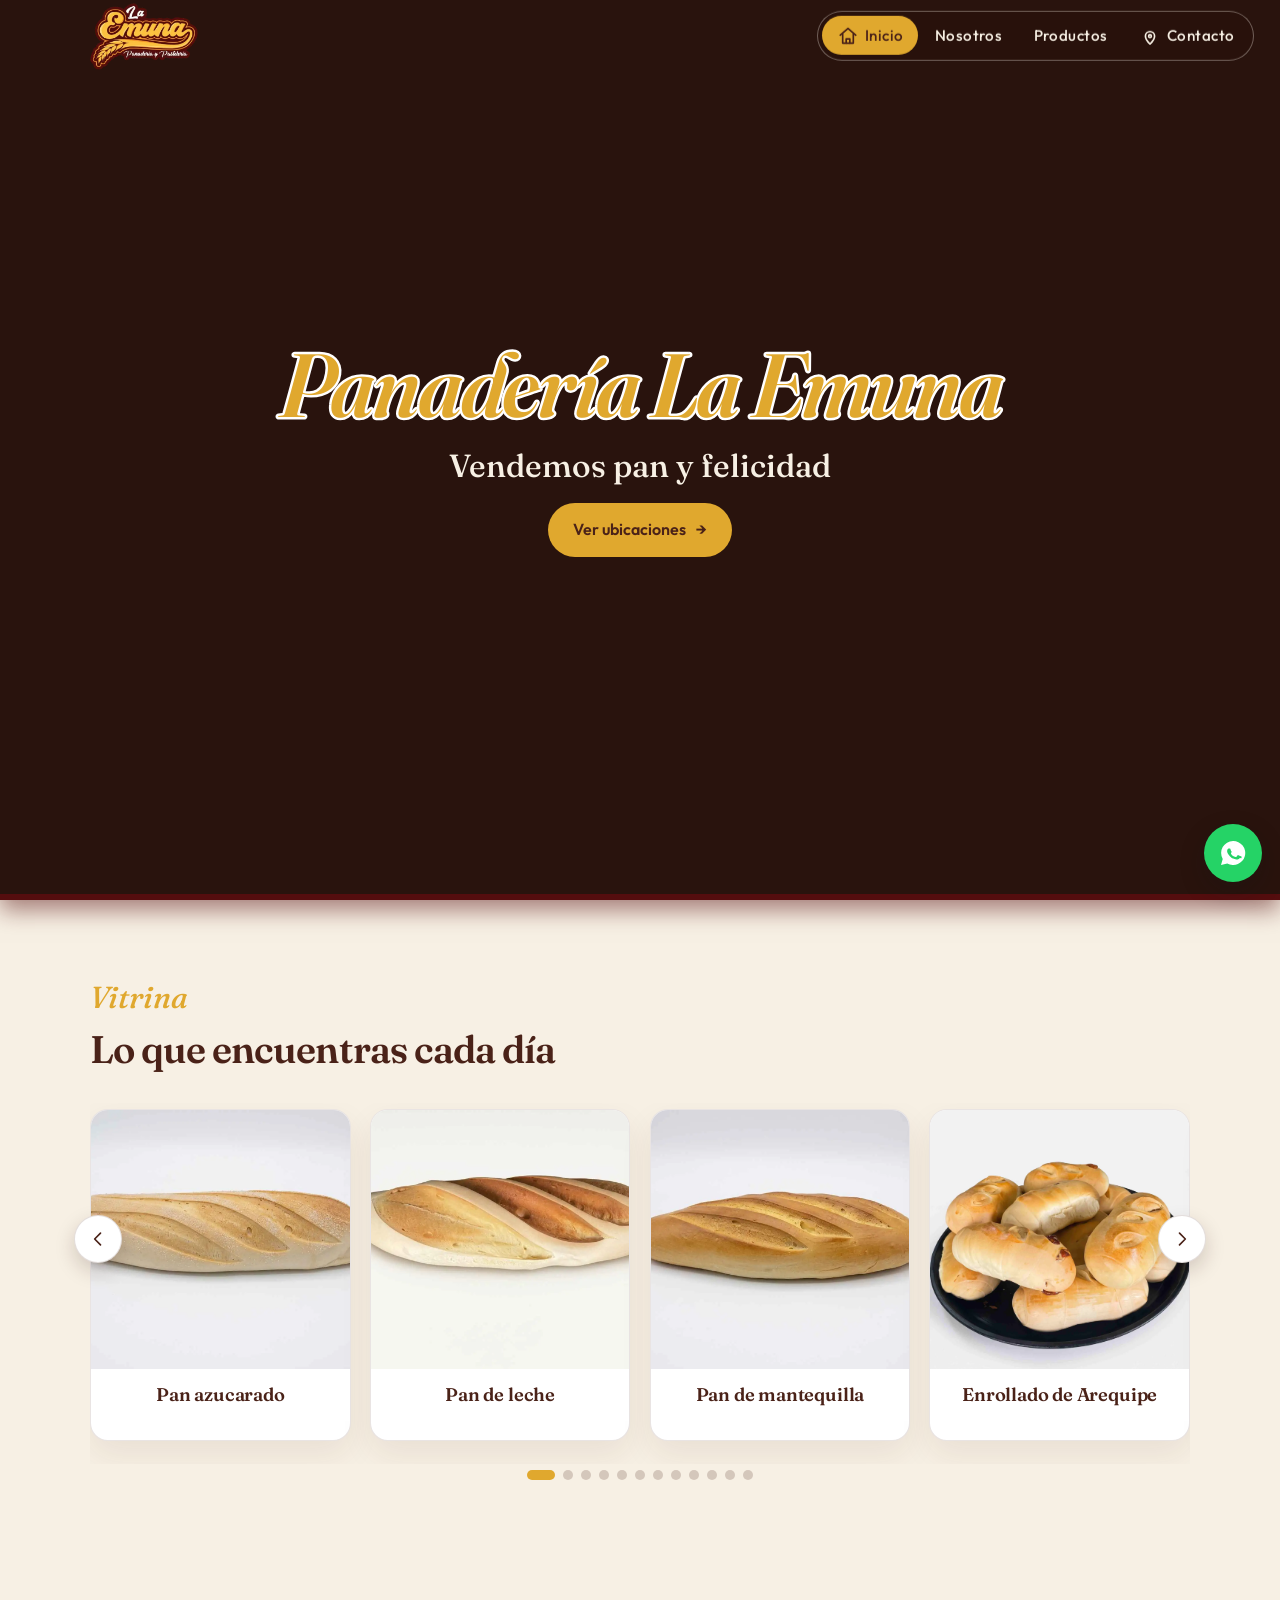
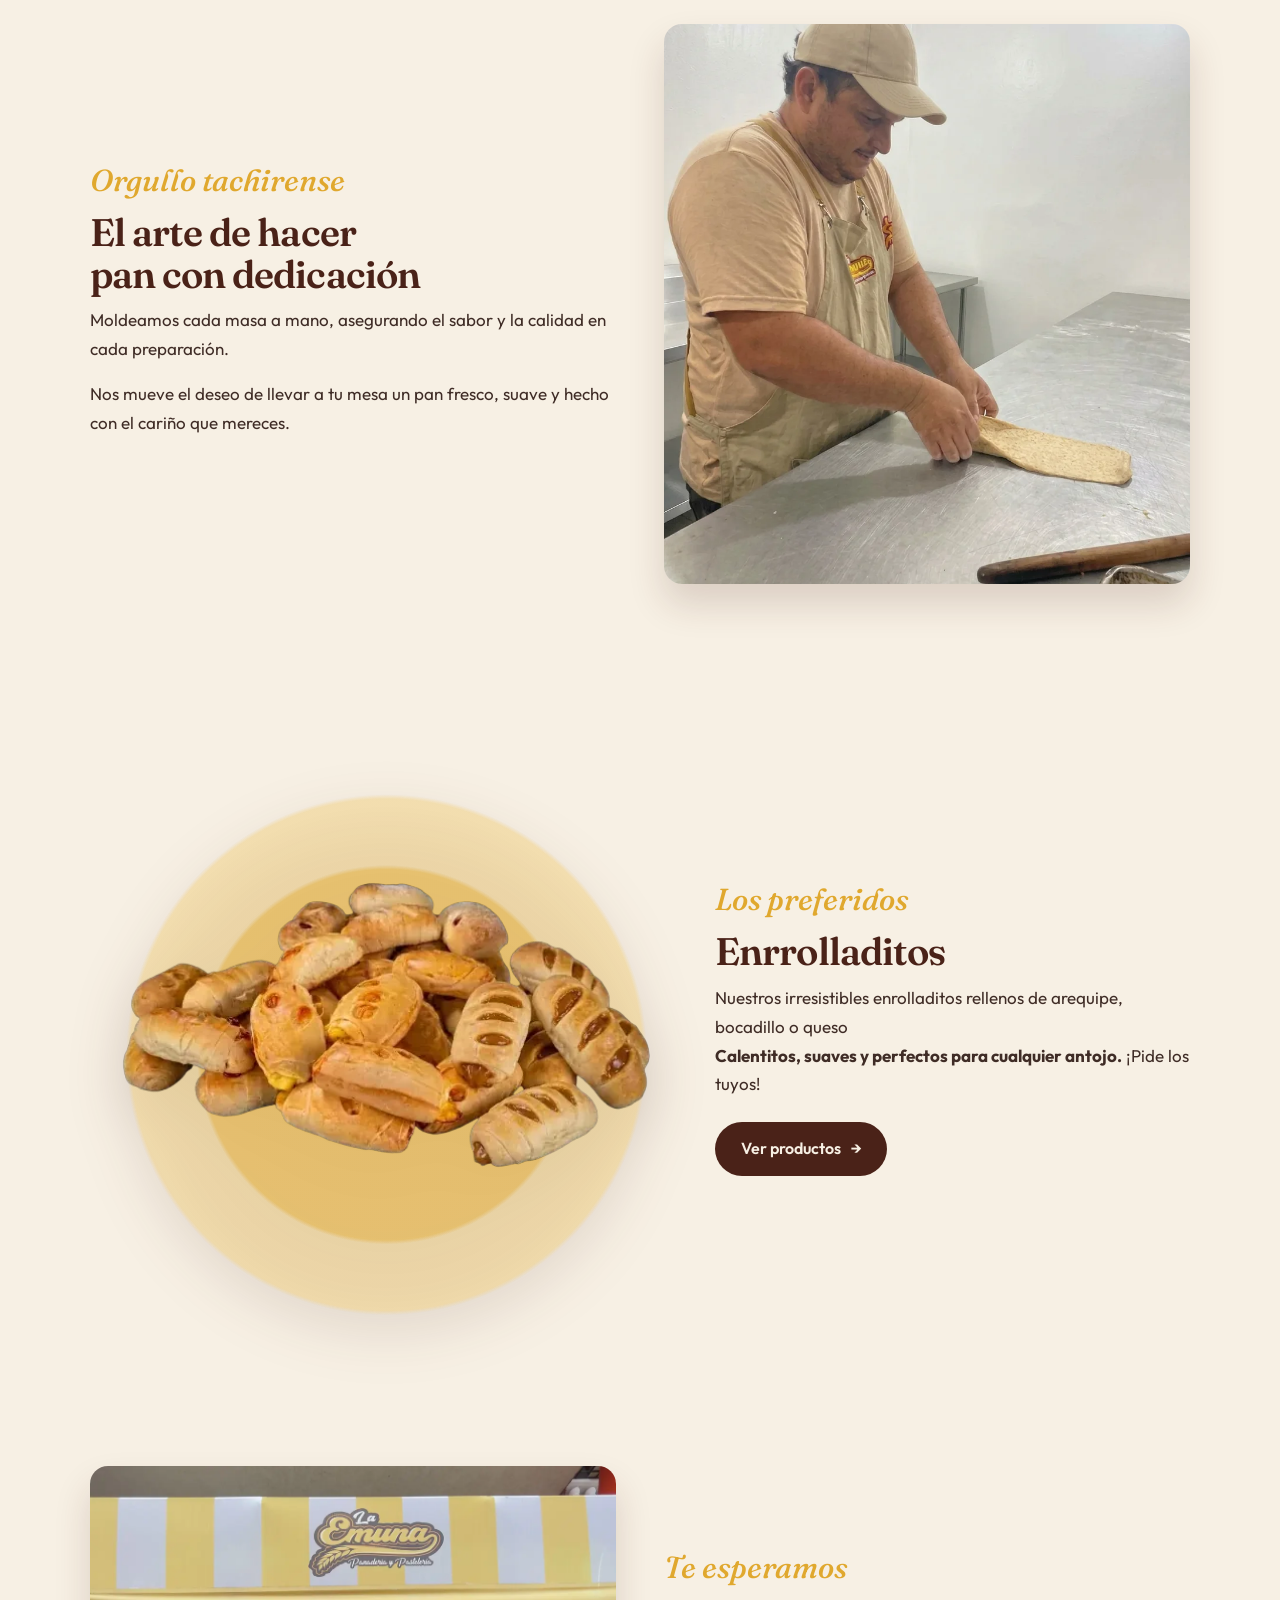
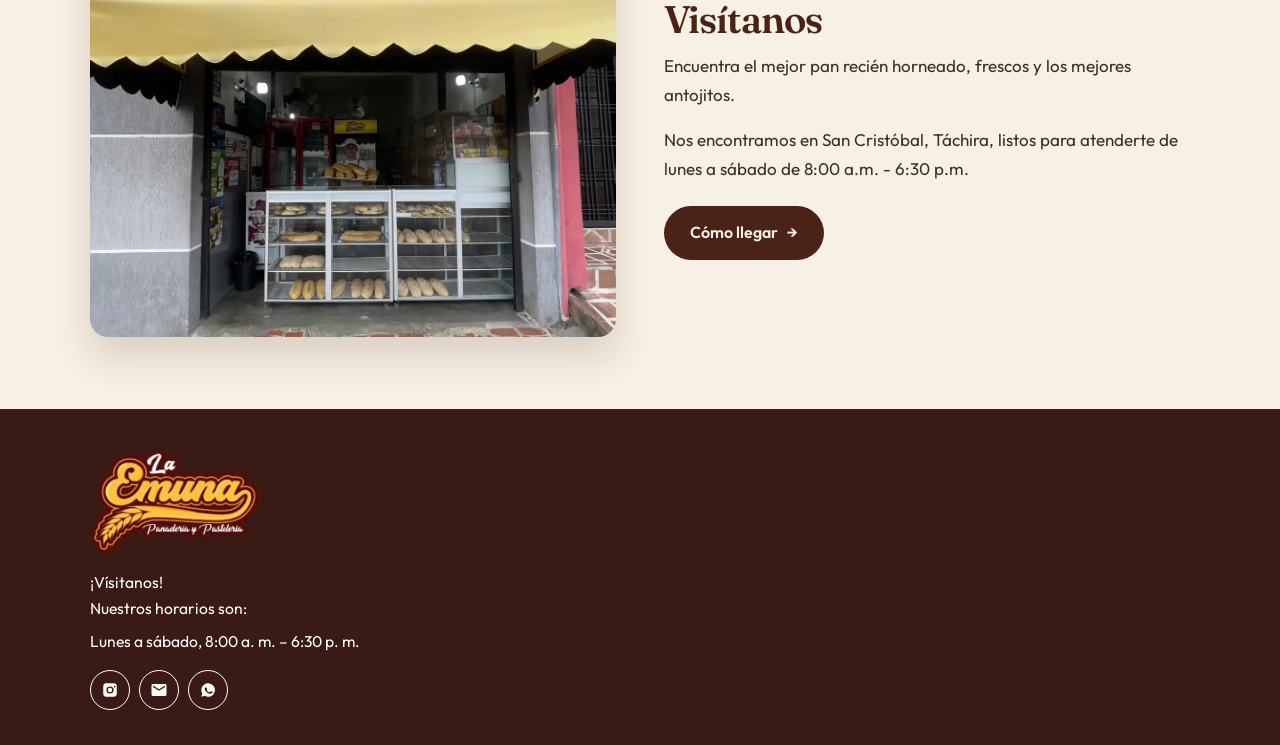
==== index.html @ 71d04912 "23-10 fabian arreglo de footer color white, arreglo de inicio en enrolladitos" ====
<!DOCTYPE html>
<html lang="es">
<head>
    <meta charset="UTF-8">
    <meta name="viewport" content="width=device-width, initial-scale=1.0">
    <title>La Emuna | Panadería y Pastelería</title>
    <link rel="icon" href="img/favicon.ico">
    <!-- Fraunces para títulos, Outfit para el resto. Sin internet: Georgia y Segoe UI. -->
    <link rel="preconnect" href="https://fonts.googleapis.com">
    <link rel="preconnect" href="https://fonts.gstatic.com" crossorigin>
    <link href="https://fonts.googleapis.com/css2?family=Fraunces:ital,opsz,wght@0,9..144,500;0,9..144,600;0,9..144,700;1,9..144,500&family=Outfit:wght@400;500;600&display=swap" rel="stylesheet">
    <link rel="stylesheet" href="style.css">
</head>
<body>

    <!-- Menú de arriba. En celular se abre con el botón de las 3 rayas (script.js). -->
    <header class="menu">
        <div class="contenedor menu-barra">
            <a class="logo" href="index.html">
                <img src="img/logo.webp" alt="La Emuna">
            </a>
            <button class="menu-boton" type="button" aria-label="Abrir menú" aria-expanded="false">
                <span></span>
                <span></span>
                <span></span>
            </button>
            <nav class="nav" aria-label="Principal">
                <ul>
                    <li><a class="activo" href="index.html" aria-current="page"><svg viewBox="0 0 24 24" aria-hidden="true"><path d="M3.5 11.2 12 4l8.5 7.2"/><path d="M6.2 10.2V20h11.6V10.2"/><path d="M10 20v-4.6h4V20"/></svg>Inicio</a></li>
                    <li><a href="about.html">Nosotros</a></li>
                    <li><a href="product.html">Productos</a></li>
                    <li><a href="contact.html"><svg viewBox="0 0 24 24" aria-hidden="true"><path d="M12 21s5-4.5 5-8.6a5 5 0 1 0-10 0C7 16.5 12 21 12 21z"/><circle cx="12" cy="12.2" r="1.5"/></svg>Contacto</a></li>
                </ul>
            </nav>
        </div>
    </header>

    <!-- Portada: video de fondo + título + botón. -->
    <section class="hero" aria-label="Portada">
        <video autoplay muted loop playsinline preload="auto" class="bg-video">
            <source src="img/portada-fondo.mp4" type="video/mp4">
            Tu navegador no soporta video en segundo plano.
        </video>
        <div class="video-overlay"></div>
        <div class="hero-content">
            <h1>Panadería La Emuna</h1>
            <p class="hero-frase">Vendemos pan y felicidad</p>
            <a href="contact.html" class="boton">Ver ubicaciones</a>
        </div>
    </section>

    <!-- Carrusel: para cambiar una foto, cambia el src de su img. -->
    <section class="seccion">
        <div class="contenedor">
            <div class="titulo-seccion">
                <p class="etiqueta">Vitrina</p>
                <h2>Lo que encuentras cada día</h2>
            </div>
            <div class="carrusel-marco">
                <div class="carrusel-flechas">
                    <button class="carrusel-flecha" type="button" data-dir="-1" aria-label="Producto anterior">
                        <svg viewBox="0 0 24 24" aria-hidden="true"><path d="M15 5l-7 7 7 7"/></svg>
                    </button>
                    <button class="carrusel-flecha" type="button" data-dir="1" aria-label="Producto siguiente">
                        <svg viewBox="0 0 24 24" aria-hidden="true"><path d="M9 5l7 7-7 7"/></svg>
                    </button>
                </div>
                <ul class="carrusel" aria-label="Productos de La Emuna">
                    <li class="carrusel-item">
                        <img src="img/PanAzucarado.webp" alt="Pan azucarado" loading="lazy">
                        <h3>Pan azucarado</h3>
                    </li>
                    <li class="carrusel-item">
                        <img src="img/Pandeleche.webp" alt="Pan de leche" loading="lazy">
                        <h3>Pan de leche</h3>
                    </li>
                    <li class="carrusel-item">
                        <img src="img/Pandemantequilla.webp" alt="Pan de mantequilla" loading="lazy">
                        <h3>Pan de mantequilla</h3>
                    </li>
                    <li class="carrusel-item">
                        <img src="img/enrolladodeArequipe.webp" alt="Enrollado de Arequipe" loading="lazy">
                        <h3>Enrollado de Arequipe</h3>
                    </li>
                    <li class="carrusel-item">
                        <img src="img/enrrolladoBocadillo.webp" alt="Enrollado de Bocadillo" loading="lazy">
                        <h3>Enrollado de Bocadillo</h3>
                    </li>
                    <li class="carrusel-item">
                        <img src="img/enrrolladoQueso.webp" alt="Enrollado de Queso" loading="lazy">
                        <h3>Enrollado de Queso</h3>
                    </li>
                    <li class="carrusel-item">
                        <img src="img/RellenoQuesoBocadillo.webp" alt="Pan relleno de queso y bocadillo" loading="lazy">
                        <h3>Pan relleno de queso y bocadillo</h3>
                    </li>
                    <li class="carrusel-item">
                        <img src="img/RellenoQuesoArequipe.webp" alt="Pan relleno de queso y arequipe" loading="lazy">
                        <h3>Pan relleno de queso y arequipe</h3>
                    </li>
                    <li class="carrusel-item">
                        <img src="img/BolitasSaladas.webp" alt="Bolitas saladas con ajonjolí" loading="lazy">
                        <h3>Bolitas saladas</h3>
                    </li>
                    <li class="carrusel-item">
                        <img src="img/PandeMaiz.webp" alt="Pan de maíz rebanado" loading="lazy">
                        <h3>Pan de maíz</h3>
                    </li>
                    <li class="carrusel-item">
                        <img src="img/peguetas.webp" alt="Peguetas" loading="lazy">
                        <h3>Peguetas</h3>
                    </li>
                    <li class="carrusel-item">
                        <img src="img/brownie.webp" alt="Brownie" loading="lazy">
                        <h3>Brownie</h3>
                    </li>
                    <li class="carrusel-item">
                        <img src="img/galleta_con_cubierta_de_chocolate.webp" alt="Galleta con cubierta de chocolate" loading="lazy">
                        <h3>Galleta con cubierta de chocolate</h3>
                    </li>
                    <li class="carrusel-item">
                        <img src="img/galletas_chispas.webp" alt="Galletas con chispas de chocolate" loading="lazy">
                        <h3>Galletas con chispas</h3>
                    </li>
                    <li class="carrusel-item">
                        <img src="img/Turron_blanco.webp" alt="Turrón blanco" loading="lazy">
                        <h3>Turrón blanco</h3>
                    </li>
                </ul>
                <!-- Los puntos los crea script.js según cuántas posiciones tenga el carrusel. -->
                <div class="carrusel-puntos" aria-label="Elegir producto"></div>
            </div>
        </div>
    </section>
    <!-- El trabajo detrás del mostrador. -->
    <section class="seccion">
        <div class="contenedor dos-columnas">
            <div>
                <p class="etiqueta">Orgullo tachirense</p>
                <h2>El arte de hacer pan con dedicación</h2>
                <p>Moldeamos cada masa a mano, asegurando el sabor y la calidad en cada preparación.</p> 
                    <p>Nos mueve el deseo de llevar a tu mesa un pan fresco, suave y hecho con el cariño que mereces.</p>
                </div>
            <img class="foto-local" src="img/mano_obra.webp" alt="Panadero de La Emuna con gorro, tapabocas y guantes estirando la masa sobre la mesa">
        </div>
    </section>

    <!-- Enrolladitos: foto grande con círculo de fondo. -->
    <section class="seccion seccion-crema seccion-enrolladitos">
        <div class="contenedor dos-columnas">
            <div class="foto-enrolladitos">
                <img src="img/enrolladitos.webp" alt="Enrolladitos de La Emuna">
            </div>
            <div>
                <p class="etiqueta">Los preferidos</p>
                <h2>Enrrolladitos</h2>
                <p>Nuestros irresistibles enrolladitos rellenos de arequipe, bocadillo o queso<br>
                <b>Calentitos, suaves y perfectos para cualquier antojo.</b>
                ¡Pide los tuyos! <br></p>

                <a class="boton boton-oscuro" href="product.html">Ver productos</a>
            </div>
        </div>
    </section>

    <!-- Invitación a la tienda con la foto real de la fachada. -->
    <section class="seccion seccion-crema">
        <div class="contenedor dos-columnas">
            <img class="foto-local" src="img/fachada.webp" alt="Fachada de La Emuna con el toldo amarillo y la vitrina llena de pan">
            <div>
                <p class="etiqueta">Te esperamos</p>
                <h2>Visítanos</h2>
                <p>Encuentra el mejor pan recién horneado, frescos y los mejores antojitos.</p>
                <p>Nos encontramos en San Cristóbal, Táchira, listos para atenderte de lunes a sábado de 8:00 a.m. - 6:30 p.m.</p>
                <a class="boton boton-oscuro" href="contact.html">Cómo llegar</a>
            </div>
        </div>
    </section>

    <footer class="pie">
        <div class="contenedor pie-grid">
            <div>
                <img class="pie-logo" src="img/logo.webp" alt="La Emuna">
                <p>¡Vísitanos! <br> Nuestros horarios son:</p>
                <p>Lunes a sábado, 8:00 a. m. – 6:30 p. m.  </p>
                <!-- Los enlaces de Instagram y Facebook son de muestra. -->
                <div class="redes">
                    <a href="https://www.instagram.com/panaderialaemuna/" target="_blank" rel="noopener" aria-label="Instagram">
                        <svg viewBox="0 0 24 24" aria-hidden="true"><path d="M7 3h10a4 4 0 0 1 4 4v10a4 4 0 0 1-4 4H7a4 4 0 0 1-4-4V7a4 4 0 0 1 4-4zm5 4.2A4.8 4.8 0 1 0 16.8 12 4.8 4.8 0 0 0 12 7.2zm6.3-.8a1.1 1.1 0 1 0 1.1 1.1 1.1 1.1 0 0 0-1.1-1.1zM12 9.1A2.9 2.9 0 1 1 9.1 12 2.9 2.9 0 0 1 12 9.1z"/></svg>
                    </a>
                  <a href="mailto:panaderialaemuna@gmail.com" target="_blank" rel="noopener" aria-label="Gmail">
    <svg viewBox="0 0 24 24" aria-hidden="true" fill="currentColor">
        <path d="M20 4H4c-1.1 0-1.99.9-1.99 2L2 18c0 1.1.9 2 2 2h16c1.1 0 2-.9 2-2V6c0-1.1-.9-2-2-2zm0 4l-8 5-8-5V6l8 5 8-5v2z"/>
    </svg>
</a>
                    <a href="https://wa.me/+573001059833" target="_blank" rel="noopener" aria-label="WhatsApp">
                        <svg viewBox="0 0 24 24" aria-hidden="true"><path d="M12 3a9 9 0 0 0-7.7 13.5L3 21l4.7-1.2A9 9 0 1 0 12 3zm5.1 12.8c-.2.6-1.2 1.1-1.6 1.1s-1.3.2-3.4-.7-3.6-3.3-3.7-3.5-.8-1.1-.8-2.1.5-1.5.7-1.7.5-.3.7-.3h.5c.2 0 .4 0 .6.5s.7 1.7.8 1.8.1.3 0 .5-.2.4-.3.5-.2.2-.1.5.5 1 1.2 1.6a5.4 5.4 0 0 0 2.3 1c.3 0 .4 0 .6-.2s.7-.8.9-1.1.4-.2.6-.1 1.5.7 1.8.8.4.2.5.3.1.6-.1 1.2z"/></svg>
                    </a>
                </div>
            </div>
<iframe class="mapa" id="mapa" title="Mapa de San Cristóbal, Táchira" src="https://www.google.com/maps/embed?pb=!1m18!1m12!1m3!1d3953.3052164022815!2d-72.2297792!3d7.757418299999999!2m3!1f0!2f0!3f0!3m2!1i1024!2i768!4f13.1!3m3!1m2!1s0x8e666d00032c9fa9%3A0xc6ffaee9971d3e21!2sPanader%C3%ADa%20Emuna!5e0!3m2!1ses-419!2sve!4v1791907917925!5m2!1ses-419!2sve" width="600" height="450" style="border:0;" allowfullscreen="" loading="lazy" referrerpolicy="strict-origin-when-cross-origin"></iframe>        </div>
    </footer>

    <a class="whatsapp" href="https://wa.me/+573001059833?text=Hola%2C%20tengo%20una%20pregunta" target="_blank" rel="noopener" aria-label="Escribir por WhatsApp">
        <svg viewBox="0 0 24 24" aria-hidden="true"><path d="M12 3a9 9 0 0 0-7.7 13.5L3 21l4.7-1.2A9 9 0 1 0 12 3zm5.1 12.8c-.2.6-1.2 1.1-1.6 1.1s-1.3.2-3.4-.7-3.6-3.3-3.7-3.5-.8-1.1-.8-2.1.5-1.5.7-1.7.5-.3.7-.3h.5c.2 0 .4 0 .6.5s.7 1.7.8 1.8.1.3 0 .5-.2.4-.3.5-.2.2-.1.5.5 1 1.2 1.6a5.4 5.4 0 0 0 2.3 1c.3 0 .4 0 .6-.2s.7-.8.9-1.1.4-.2.6-.1 1.5.7 1.8.8.4.2.5.3.1.6-.1 1.2z"/></svg>
    </a>

    <script src="script.js"></script>
</body>
</html>
---- style.css ----
/* =========================================
   La Emuna — style.css
   Un solo archivo de estilos para las 4 paginas.
   Colores del logo: marron, dorado y crema.
   Fuentes: Fraunces (titulos) y Outfit (textos).
   ========================================= */

:root {
    /* Crema cálido (sin verde/amarillo limón). Combina con marrón y dorado. */
    --crema: #f7f0e4;
    --crema-oscura: #efe4d2;
    --marron: #4a2218;
    --texto: #3f2c26;
    --texto-suave: #6e584f;
    --dorado: #e0a82e;
    --dorado-suave: #f3d48a;
    --blanco: #ffffff;
    --sombra: 0 14px 32px rgba(74, 34, 24, 0.08);
    --titulo: "Fraunces", Georgia, "Times New Roman", serif;
    --texto-fuente: "Outfit", "Segoe UI", sans-serif;
}

* {
    box-sizing: border-box;
}

html {
    scroll-behavior: smooth;
}

body {
    margin: 0;
    background: var(--blanco);
    color: var(--texto);
    font-family: var(--texto-fuente);
    font-size: 1.0625rem;
    font-weight: 400;
    line-height: 1.7;
}

img {
    max-width: 100%;
    height: auto;
    display: block;
}

a {
    color: inherit;
    text-decoration: none;
}

:focus-visible {
    outline: 2px solid var(--dorado);
    outline-offset: 3px;
}

/* ---------- Títulos y textos ---------- */

h1, h2, h3 {
    font-family: var(--titulo);
    font-weight: 600;
    line-height: 1.08;
    letter-spacing: -0.025em;
    color: var(--marron);
    text-wrap: balance;
    margin: 0 0 0.7rem;
}

h1 {
    font-size: clamp(2.7rem, 6vw, 4.6rem);
}

h2 {
    font-size: clamp(1.85rem, 3vw, 2.55rem);
}

h3 {
    font-size: 1.4rem;
    letter-spacing: -0.01em;
}

p {
    margin: 0 0 1rem;
}

/* Cursiva dorada, encima del título. En la barra oscura se lee igual. */
.etiqueta {
    margin: 0 0 0.35rem;
    color: var(--dorado);
    font-family: var(--titulo);
    font-style: italic;
    font-weight: 500;
    font-size: 1.9rem;
}

.contenedor {
    width: min(1100px, calc(100% - 2rem));
    margin-inline: auto;
}

/* ---------- Menú ----------
   Sin barra de fondo. El logo va pequeño, a la izquierda.
   En Productos el fondo es claro, así que esa página usa .menu-claro. */

.menu {
    position: absolute;
    top: 0;
    left: 0;
    right: 0;
    z-index: 20;
    background: none;
}

.menu-barra {
    position: relative;
    display: flex;
    align-items: center;
    justify-content: space-between;
    min-height: 64px;
    gap: 1rem;
}

/* Logo chico para que no tape la foto. */
.logo img {
    width: 108px;
    height: auto;
}

.nav ul {
    display: flex;
    align-items: center;
    justify-content: center;
    gap: 0.15rem;
    margin: 0;
    padding: 0.28rem;
    list-style: none;
    border: 1px solid rgba(251, 246, 238, 0.35);
    border-radius: 999px;
    background: rgba(42, 16, 10, 0.32);
    backdrop-filter: blur(10px);
}

.nav a {
    display: inline-flex;
    align-items: center;
    gap: 0.38rem;
    padding: 0.42rem 0.9rem;
    border-radius: 999px;
    color: var(--crema);
    font-size: 0.95rem;
    font-weight: 500;
    letter-spacing: 0.03em;
}

.nav svg {
    width: 22px;
    height: 22px;
    flex: none;
    fill: none;
    stroke: currentColor;
    stroke-width: 1.8;
    stroke-linecap: round;
    stroke-linejoin: round;
}

.nav a:hover {
    color: var(--dorado-suave);
}

.nav a.activo {
    background: var(--dorado);
    color: var(--marron);
}

.menu-claro .nav ul {
    border-color: rgba(74, 34, 24, 0.16);
    background: rgba(255, 255, 255, 0.78);
}

.menu-claro .nav a {
    color: var(--marron);
}

.menu-claro .nav a:hover {
    color: #9a6d12;
}

.menu-claro .nav a.activo {
    background: var(--marron);
    color: var(--crema);
}

.menu-claro .menu-boton span {
    background: var(--marron);
}

.menu-boton {
    display: none;
    position: absolute;
    right: 0;
    top: 50%;
    width: 44px;
    height: 44px;
    padding: 0;
    border: 0;
    background: none;
    cursor: pointer;
    transform: translateY(-50%);
    flex-direction: column;
    align-items: center;
    justify-content: center;
    gap: 5px;
}

.menu-boton span {
    display: block;
    width: 20px;
    height: 2px;
    background: var(--crema);
    transition: transform 0.2s ease, opacity 0.2s ease;
}

.menu-boton.abierto span:nth-child(1) {
    transform: translateY(7px) rotate(45deg);
}

.menu-boton.abierto span:nth-child(2) {
    opacity: 0;
}

.menu-boton.abierto span:nth-child(3) {
    transform: translateY(-7px) rotate(-45deg);
}

/* ---------- Portada ----------
   Video de fondo a pantalla completa.
   Encima va un velo oscuro para que se lea el texto. */

.hero {
    position: relative;
    display: flex;
    flex-direction: column;
    justify-content: center;
    align-items: center;
    width: 100%;
    min-height: 100vh;
    min-height: 100svh;
    text-align: center;
    overflow: hidden;
    background: var(--marron);
    border-bottom: 6px solid #540d0e;
    box-shadow: 0 10px 22px rgba(84, 13, 14, 0.5);
}

.hero .bg-video {
    position: absolute;
    top: 50%;
    left: 50%;
    min-width: 100%;
    min-height: 100%;
    width: auto;
    height: auto;
    transform: translate(-50%, -50%);
    object-fit: cover;
    z-index: 1;
}

.hero .video-overlay {
    position: absolute;
    inset: 0;
    background: rgba(0, 0, 0, 0.45);
    z-index: 2;
}

.hero .hero-content {
    position: relative;
    z-index: 3;
    max-width: 800px;
    padding: 0 20px;
}

.hero h1 {
    margin-bottom: 0.35rem;
    color: var(--dorado);
    font-style: italic;
    font-weight: 600;
    font-size: clamp(2.6rem, 8.5vw, 5.6rem);
    -webkit-text-stroke: 5px var(--blanco);
    paint-order: stroke fill;
}

.hero-frase {
    margin: 0 auto 0.15rem;
    color: var(--crema);
    font-family: var(--titulo);
    font-size: clamp(1.45rem, 2.6vw, 2rem);
    font-weight: 500;
}

/* ---------- Carrusel de productos ----------
   Las flechas y el movimiento automático los maneja script.js. */

.carrusel-marco {
    position: relative;
}

/* Flechas a los lados, a la altura de la mitad de la foto. */
.carrusel-flechas {
    position: absolute;
    top: 0.4rem;
    left: 0;
    right: 0;
    z-index: 2;
    display: flex;
    justify-content: space-between;
    padding-top: calc((100% - 3 * 1.2rem) / 8);
    pointer-events: none;
}

.carrusel-flecha {
    display: grid;
    place-items: center;
    width: 48px;
    height: 48px;
    margin-inline: -1rem;
    border: 1px solid rgba(74, 34, 24, 0.15);
    border-radius: 50%;
    background: var(--blanco);
    color: var(--marron);
    box-shadow: 0 8px 20px rgba(42, 16, 10, 0.18);
    cursor: pointer;
    pointer-events: auto;
    transform: translateY(-50%);
    transition: background 0.25s ease, color 0.25s ease;
}

.carrusel-flecha:hover {
    background: var(--marron);
    color: var(--crema);
}

.carrusel-flecha svg {
    width: 20px;
    height: 20px;
    fill: none;
    stroke: currentColor;
    stroke-width: 2;
    stroke-linecap: round;
    stroke-linejoin: round;
}

/* El relleno de arriba y abajo deja ver la sombra de las tarjetas. */
.carrusel {
    display: flex;
    gap: 1.2rem;
    margin: 0 0 0.4rem;
    padding: 0.4rem 0 1.4rem;
    list-style: none;
    overflow-x: auto;
    scroll-snap-type: x mandatory;
    scrollbar-width: none;
}

.carrusel::-webkit-scrollbar {
    display: none;
}

.carrusel-item {
    flex: 0 0 calc((100% - 3 * 1.2rem) / 4);
    overflow: hidden;
    scroll-snap-align: start;
    border: 1px solid rgba(74, 34, 24, 0.12);
    border-radius: 18px;
    background: var(--blanco);
    box-shadow: var(--sombra);
    transition: scale 0.25s ease, opacity 0.25s ease;
}

.carrusel-item img {
    width: 100%;
    aspect-ratio: 1;
    object-fit: cover;
    transition: scale 0.5s ease;
}

.carrusel-item:hover img {
    scale: 1.05;
}

.carrusel-item h3 {
    position: relative;
    margin: 0;
    padding: 1rem 1.2rem;
    background: var(--blanco);
    font-size: 1.15rem;
    text-align: center;
}

/* El punto activo se alarga y se pone dorado. */
.carrusel-puntos {
    display: flex;
    flex-wrap: wrap;
    justify-content: center;
    gap: 0.5rem;
}

.carrusel-punto {
    width: 10px;
    height: 10px;
    padding: 0;
    border: 0;
    border-radius: 999px;
    background: rgba(74, 34, 24, 0.2);
    cursor: pointer;
    transition: width 0.3s ease, background 0.3s ease;
}

.carrusel-punto:hover {
    background: rgba(74, 34, 24, 0.45);
}

.carrusel-punto.activo {
    width: 28px;
    background: var(--dorado);
}

/* Se asoma un pedazo de la siguiente para invitar a deslizar. */
@media (max-width: 900px) {
    .carrusel-item {
        flex-basis: calc((100% - 1.2rem) / 2.3);
    }

    .carrusel-flechas {
        padding-top: calc((100% - 1.2rem) / 4.6);
    }
}

/* En celular las flechas van por dentro para no salirse de la pantalla. */
@media (max-width: 560px) {
    .carrusel-item {
        flex-basis: 72%;
    }

    .carrusel-flechas {
        padding-top: 36%;
    }

    .carrusel-flecha {
        width: 42px;
        height: 42px;
        margin-inline: 0.5rem;
    }
}

/* ---------- Botones y secciones ---------- */

/* Botón tipo píldora; la flecha avanza al pasar el ratón. */
.boton {
    display: inline-flex;
    align-items: center;
    gap: 0.6rem;
    margin-top: 0.4rem;
    padding: 0.85rem 1.6rem;
    border: 0;
    border-radius: 999px;
    background: var(--dorado);
    color: var(--marron);
    font-family: inherit;
    font-size: 1rem;
    font-weight: 600;
    cursor: pointer;
    transition: background 0.25s ease;
}

.boton::after {
    content: "→";
    transition: translate 0.25s ease;
}

.boton:hover {
    background: #efc15a;
}

.boton:hover::after {
    translate: 4px 0;
}

/* El de WhatsApp ya lleva su icono. */
.boton-wa::after {
    content: none;
}

.boton-oscuro {
    background: var(--marron);
    color: var(--crema);
}

.boton-oscuro:hover {
    background: #6a3326;
}

.boton-wa {
    display: inline-flex;
    align-items: center;
    gap: 0.55rem;
}

.boton-wa svg {
    width: 1.2rem;
    height: 1.2rem;
    fill: currentColor;
}

.seccion {
    padding: 4.5rem 0;    
    background: var(--crema);
}

.seccion-crema {
    background: var(--crema);
}

.titulo-seccion {
    max-width: 34rem;
    margin-bottom: 2rem;
}

.dos-columnas {
    display: grid;
    grid-template-columns: 1fr 1fr;
    gap: 3rem;
    align-items: center;
}

.foto-redonda {
    width: 100%;
    border-radius: 8px;
}

/* Foto de enrolladitos: más grande, con círculo dorado detrás. */
.foto-enrolladitos {
    display: grid;
    place-items: center;
    width: min(100%, 640px);
    margin-inline: auto;
    aspect-ratio: 1;
    background:
        radial-gradient(circle at 50% 55%, rgba(224, 168, 46, 0.45) 0 42%, transparent 43%),
        radial-gradient(circle at 50% 55%, rgba(243, 212, 138, 0.55) 0 58%, transparent 59%);
    filter: drop-shadow(0 18px 28px rgba(74, 34, 24, 0.22));
}

.foto-enrolladitos img {
    width: 96%;
    height: auto;
    object-fit: contain;
}

/* En escritorio la foto ocupa un poco más que el texto. */
@media (min-width: 801px) {
    .seccion-enrolladitos .dos-columnas {
        grid-template-columns: 1.25fr 1fr;
        gap: 2rem;
    }

    .foto-enrolladitos {
        width: 100%;
        max-width: 680px;
    }
}

/* Fotos reales del local. Si una es vertical, el alto máximo evita que se coma la sección. */
.foto-local {
    width: 100%;
    max-height: 560px;
    object-fit: cover;
    object-position: center 60%;
    border-radius: 18px;
    box-shadow: 0 20px 36px rgba(74, 34, 24, 0.16);
}

/* Foto sin fondo con un círculo dorado suave detrás. */
.panadero {
    width: min(100%, 360px);
    margin-inline: auto;
    background: radial-gradient(circle at 50% 58%, var(--dorado-suave) 0 47%, transparent 47.5%);
    filter: drop-shadow(0 14px 18px rgba(42, 16, 10, 0.25));
}

.pagina {
    padding-top: 5.6rem;
}

.pagina h1 {
    margin-bottom: 0.6rem;
    font-size: clamp(2.4rem, 4vw, 3.4rem);
}

#contacto {
    scroll-margin-top: 0.5rem;
}

/* En Nosotros el panadero llega hasta el pie. */
.nosotros {
    padding-bottom: 0;
}

.nosotros .panadero {
    align-self: end;
    filter: none;
}

.nosotros .dos-columnas > div {
    padding-bottom: 4.5rem;
}

/* ---------- Productos ----------
   Fondo crema y fotos sueltas, sin tarjeta alrededor. */

.vitrina {
    padding-top: 5.4rem;
    background: var(--crema-oscura);
}

.vitrina h1 {
    font-size: clamp(2.8rem, 6vw, 4.4rem);
}

.bajada {
    max-width: 34rem;
    margin-bottom: 2.2rem;
    color: var(--texto-suave);
    font-size: 1.08rem;
}

/* Un grupo por categoría: título y cuadrícula de fichas. */
.grupo {
    scroll-margin-top: 6rem;
    margin-bottom: 3.4rem;
}

.grupo:first-child {
    margin-top: 2rem;
}

.grupo h2 {
    margin-bottom: 0.3rem;
}

.grupo .bajada {
    margin-bottom: 1.4rem;
}

.fichas {
    display: grid;
    grid-template-columns: repeat(auto-fill, minmax(210px, 1fr));
    gap: 1.4rem;
}

/* Ficha de producto: adelante la foto, atrás la descripción. */
.ficha {
    perspective: 1000px;
    cursor: pointer;
}

.ficha:focus-visible {
    outline: 3px solid var(--dorado);
    outline-offset: 4px;
    border-radius: 16px;
}

.ficha-giro {
    display: grid;
    transform-style: preserve-3d;
    transition: transform 0.6s ease;
}

.ficha.volteada .ficha-giro {
    transform: rotateY(180deg);
}

/* En computadora, al pasar el mouse también se voltea. */
@media (hover: hover) {
    .ficha:hover .ficha-giro {
        transform: rotateY(180deg);
    }
}

.ficha-cara,
.ficha-dorso {
    grid-area: 1 / 1;
    overflow: hidden;
    border-radius: 16px;
    box-shadow: var(--sombra);
    backface-visibility: hidden;
}

.ficha-cara {
    background: var(--blanco);
}

.ficha-dorso {
    display: flex;
    flex-direction: column;
    justify-content: center;
    padding: 1.4rem;
    background: var(--marron);
    text-align: center;
    transform: rotateY(180deg);
}

.ficha img {
    width: 100%;
    aspect-ratio: 1 / 1;
    object-fit: cover;
}

/* Fotos PNG / con fondo transparente. */
.ficha img.sin-fondo {
    padding: 1rem;
    object-fit: contain;
    background: var(--crema);
}

.ficha h3 {
    margin: 0.9rem 1rem 1rem;
    font-size: 1.15rem;
}

.ficha-dorso h3 {
    margin: 0 0 0.6rem;
    color: var(--dorado);
    font-size: 1.3rem;
}

.ficha-dorso p {
    margin: 0;
    color: var(--crema);
    font-size: 1rem;
}

/* ---------- Contacto ---------- */

.formulario,
.datos {
    padding: 1.6rem;
    border-radius: 8px;
    background: var(--crema);
}

.datos p {
    color: var(--texto-suave);
}

.formulario label {
    display: block;
    margin-bottom: 0.35rem;
    font-size: 0.95rem;
    font-weight: 600;
}

.formulario input,
.formulario textarea {
    width: 100%;
    margin-bottom: 1rem;
    padding: 0.8rem 0.9rem;
    border: 1px solid rgba(74, 34, 24, 0.16);
    border-radius: 6px;
    background: var(--blanco);
    color: var(--texto);
    font-family: inherit;
    font-size: 1rem;
}

.formulario input:focus,
.formulario textarea:focus {
    outline: 2px solid var(--dorado);
    border-color: transparent;
}

/* ---------- Pie de pagina ---------- */

.pie {
    padding: 2.2rem 0;
    background: #3a1a14;
    color: #ffffff;
    font-size: 0.98rem;
}

.pie-grid {
    display: grid;
    grid-template-columns: 1fr 1.15fr;
    gap: 1.6rem 2rem;
    align-items: center;
}

/* Logo en el pie de página. */
.pie-logo {
    display: block;
    width: 170px;
    margin: 0 0 0.8rem;
}

.pie p {
    margin: 0 0 0.35rem;
    color: #ffffff;
}

.redes {
    display: flex;
    gap: 0.55rem;
    margin-top: 1rem;
}

.redes a {
    display: grid;
    place-items: center;
    width: 40px;
    height: 40px;
    border: 1px solid #ffffff;
    border-radius: 50%;
    color: #ffffff;
}

.redes a:hover {
    border-color: var(--dorado);
    color: var(--dorado);
}

.redes svg {
    width: 18px;
    height: 18px;
    fill: currentColor;
}

/* En Contactos el fondo es claro: iconos en marrón. */
.redes-contacto {
    margin: 0.4rem 0 2.2rem;
}

.redes-contacto a {
    width: 46px;
    height: 46px;
    border-color: rgba(84, 13, 14, 0.25);
    color: var(--marron);
}

.redes-contacto svg {
    width: 20px;
    height: 20px;
}

.mapa {
    width: 100%;
    height: 220px;
    border: 0;
    border-radius: 8px;
}

.mapa-grande {
    height: 340px;
    margin-top: 0.6rem;
}

/* Botón redondo, fijo, en todas las páginas. */
.whatsapp {
    position: fixed;
    right: 1.1rem;
    bottom: 1.1rem;
    z-index: 30;
    display: grid;
    place-items: center;
    width: 58px;
    height: 58px;
    border-radius: 50%;
    background: #25d366;
    box-shadow: 0 10px 24px rgba(20, 20, 20, 0.25);
}

.whatsapp:hover {
    background: #1ebe5d;
}

.whatsapp svg {
    width: 32px;
    height: 32px;
    fill: #ffffff;
}

/* ---------- Pantalla pequeña ---------- */

@media (max-width: 800px) {
    .menu-boton {
        display: flex;
    }

    .logo img {
        width: 88px;
    }

    .menu-barra {
        min-height: 68px;
    }

    .nav {
        display: none;
        position: absolute;
        top: calc(100% + 0.35rem);
        left: 0;
        right: 0;
    }

    .nav.abierto {
        display: block;
    }

    .nav ul {
        flex-direction: column;
        align-items: stretch;
        gap: 0.15rem;
        padding: 0.45rem;
        border-radius: 18px;
        background: rgba(42, 16, 10, 0.92);
    }

    .menu-claro .nav ul {
        background: rgba(255, 255, 255, 0.96);
    }

    .nav a {
        display: flex;
        justify-content: center;
        padding: 0.7rem 0.85rem;
    }

    .dos-columnas,
    .pie-grid {
        grid-template-columns: 1fr;
    }

    /* En el celular el panadero va de último, pegado al pie. */
    .nosotros .panadero {
        order: 2;
    }

    .nosotros .dos-columnas > div {
        padding-bottom: 0;
    }

    /* Menos espacio entre la foto de enrolladitos y el título. */
    .seccion-enrolladitos {
        padding-top: 2.2rem;
        padding-bottom: 2.2rem;
    }

    .seccion-enrolladitos .dos-columnas {
        gap: 0.6rem;
    }

    .foto-enrolladitos {
        width: min(100%, 380px);
        margin-bottom: 0;
    }

    .seccion-enrolladitos .etiqueta {
        margin-top: 0.2rem;
    }

    .hero {
        height: auto;
        min-height: 100vh;
        min-height: 100svh;
    }

    .hero h1 {
        font-size: clamp(2.8rem, 12vw, 4.2rem);
    }

}

/* En pantalla grande el menú se acerca al borde, con un margen. */
@media (min-width: 801px) {
    .menu-barra {
        position: static;
    }

    .nav {
        position: absolute;
        top: 50%;
        right: 1.6rem;
        transform: translateY(-50%);
    }
}
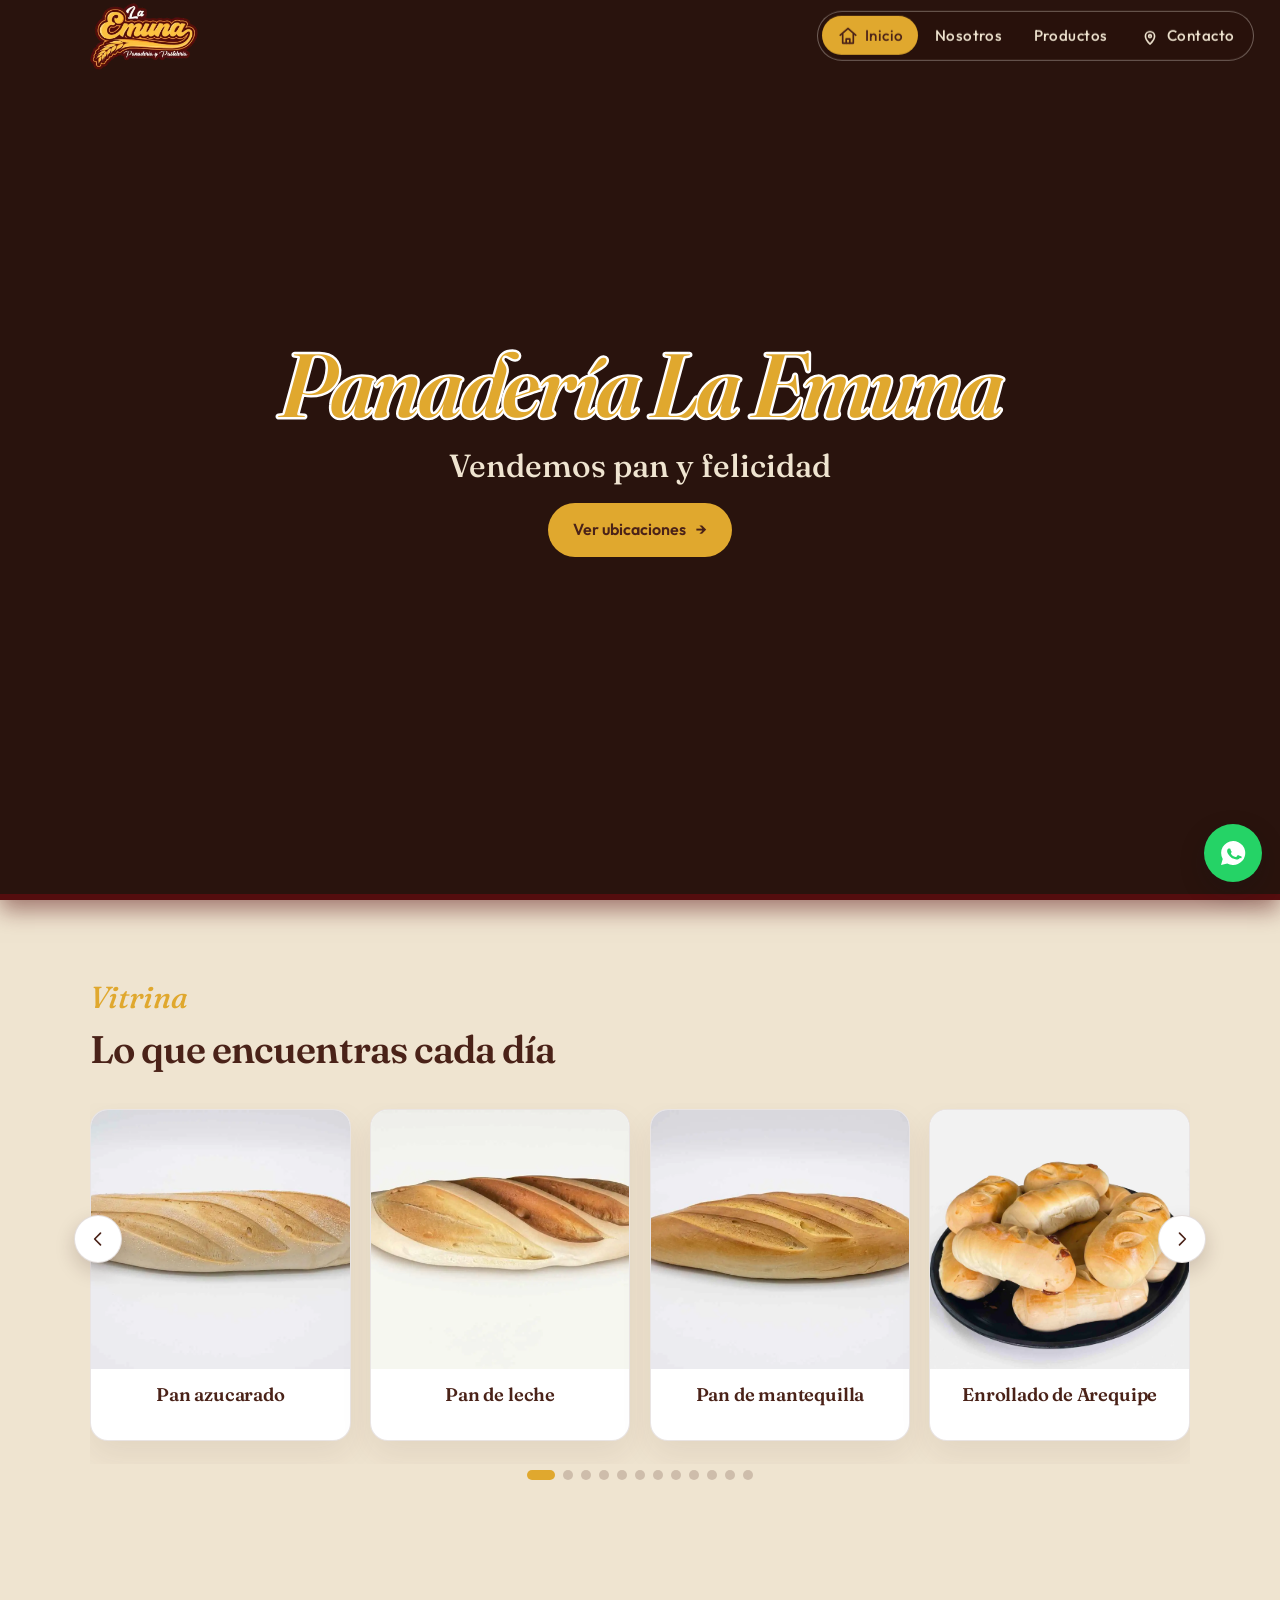
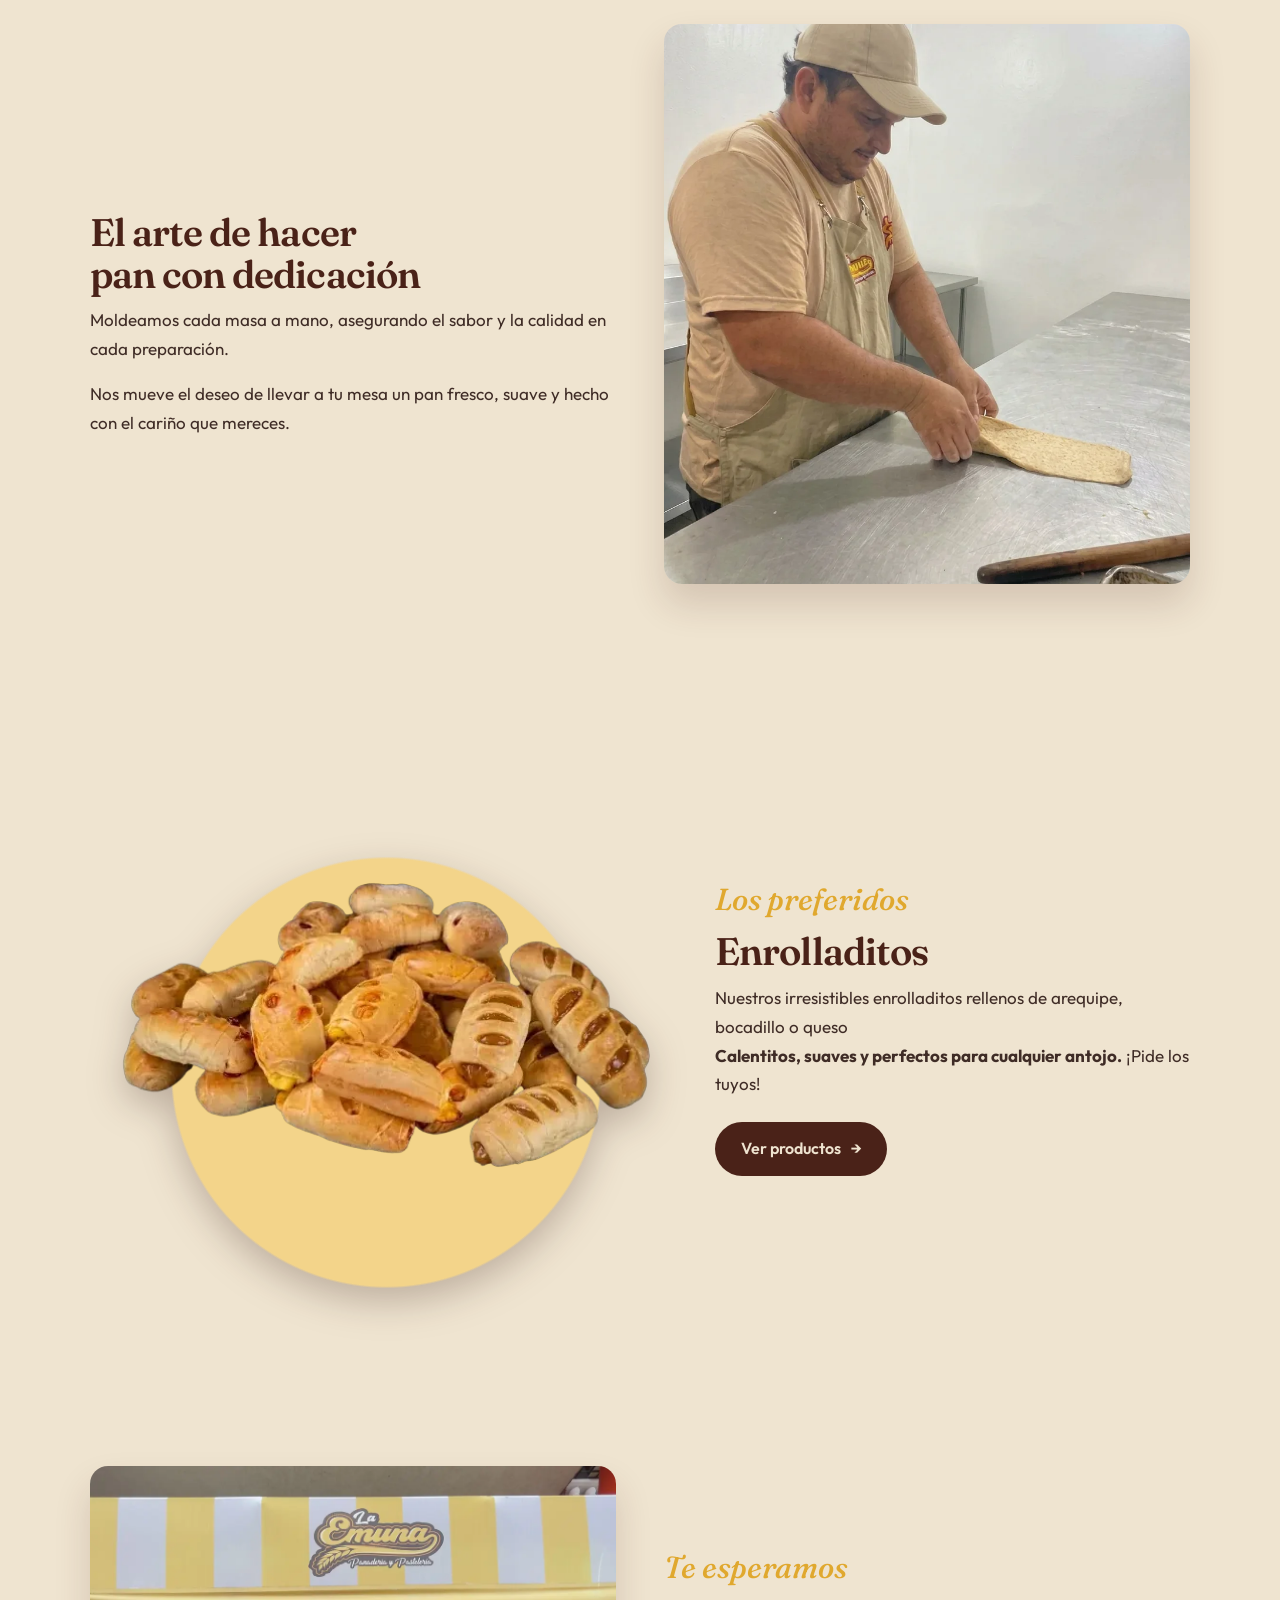
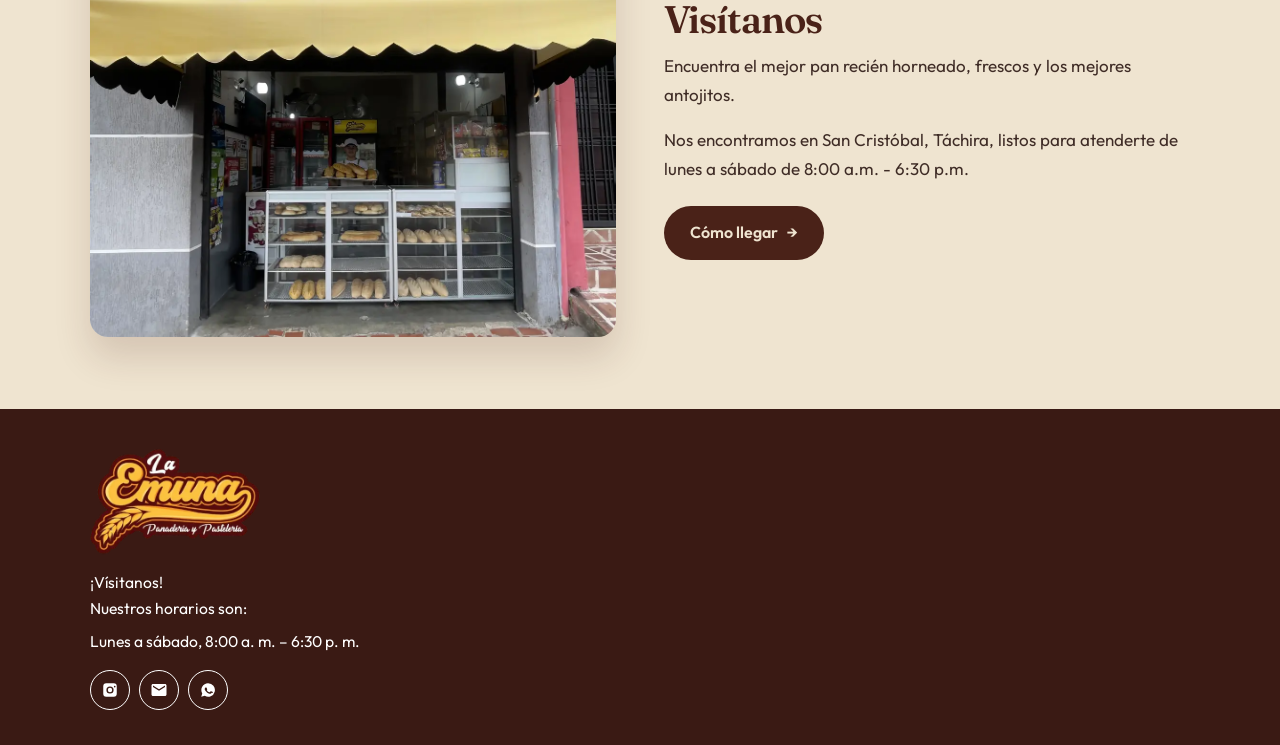
==== commit 16b54f5e: "color de fondo opcion crema oscuro" ====
--- a/index.html
+++ b/index.html
@@ -153,7 +153,7 @@
             </div>
             <div>
                 <p class="etiqueta">Los preferidos</p>
-                <h2>Enrrolladitos</h2>
+                <h2>Enrolladitos</h2>
                 <p>Nuestros irresistibles enrolladitos rellenos de arequipe, bocadillo o queso<br>
                 <b>Calentitos, suaves y perfectos para cualquier antojo.</b>
                 ¡Pide los tuyos! <br></p>
--- a/style.css
+++ b/style.css
@@ -6,9 +6,9 @@
    ========================================= */
 
 :root {
-    /* Crema cálido (sin verde/amarillo limón). Combina con marrón y dorado. */
-    --crema: #f7f0e4;
-    --crema-oscura: #efe4d2;
+    /* Crema cálido, un poco más oscuro. Combina con marrón y dorado. */
+    --crema: #efe4d0;
+    --crema-oscura: #e6d5bb;
     --marron: #4a2218;
     --texto: #3f2c26;
     --texto-suave: #6e584f;
@@ -376,6 +376,12 @@
     transition: scale 0.25s ease, opacity 0.25s ease;
 }
 
+/* Mientras el carrusel se mueve (solo escritorio), las tarjetas se achican un poco. */
+.carrusel.moviendo .carrusel-item {
+    scale: 0.96;
+    opacity: 0.85;
+}
+
 .carrusel-item img {
     width: 100%;
     aspect-ratio: 1;
@@ -537,17 +543,15 @@
     border-radius: 8px;
 }
 
-/* Foto de enrolladitos: más grande, con círculo dorado detrás. */
+/* Foto de enrolladitos: mismo círculo dorado que el panadero en Nosotros. */
 .foto-enrolladitos {
     display: grid;
     place-items: center;
     width: min(100%, 640px);
     margin-inline: auto;
     aspect-ratio: 1;
-    background:
-        radial-gradient(circle at 50% 55%, rgba(224, 168, 46, 0.45) 0 42%, transparent 43%),
-        radial-gradient(circle at 50% 55%, rgba(243, 212, 138, 0.55) 0 58%, transparent 59%);
-    filter: drop-shadow(0 18px 28px rgba(74, 34, 24, 0.22));
+    background: radial-gradient(circle at 50% 58%, var(--dorado-suave) 0 47%, transparent 47.5%);
+    filter: drop-shadow(0 14px 18px rgba(42, 16, 10, 0.25));
 }
 
 .foto-enrolladitos img {
@@ -776,6 +780,56 @@
 .formulario textarea:focus {
     outline: 2px solid var(--dorado);
     border-color: transparent;
+}
+
+/* ---------- Animaciones al bajar (solo escritorio) ----------
+   El script pone la clase "entra". Al verse, pone "visto" y arranca el movimiento. */
+
+html.con-scroll .entra:not(.visto) {
+    opacity: 0;
+}
+
+html.con-scroll .visto.m-izq { animation: m-izq 0.8s ease both; }
+html.con-scroll .visto.m-der { animation: m-der 0.85s ease both; }
+html.con-scroll .visto.m-sube { animation: m-sube 0.9s ease both; }
+html.con-scroll .visto.m-baja { animation: m-baja 0.75s ease both; }
+html.con-scroll .visto.m-crece { animation: m-crece 0.7s ease both; }
+html.con-scroll .visto.m-gira { animation: m-gira 0.95s ease both; }
+html.con-scroll .visto.m-nace { animation: m-nace 1s ease both; }
+
+@keyframes m-izq {
+    from { opacity: 0; transform: translateX(-64px); }
+    to { opacity: 1; transform: none; }
+}
+
+@keyframes m-der {
+    from { opacity: 0; transform: translateX(64px); }
+    to { opacity: 1; transform: none; }
+}
+
+@keyframes m-sube {
+    from { opacity: 0; transform: translateY(48px); }
+    to { opacity: 1; transform: none; }
+}
+
+@keyframes m-baja {
+    from { opacity: 0; transform: translateY(-36px); }
+    to { opacity: 1; transform: none; }
+}
+
+@keyframes m-crece {
+    from { opacity: 0; transform: scale(0.88); }
+    to { opacity: 1; transform: none; }
+}
+
+@keyframes m-gira {
+    from { opacity: 0; transform: rotate(-4deg) translateY(28px); }
+    to { opacity: 1; transform: none; }
+}
+
+@keyframes m-nace {
+    from { opacity: 0; transform: scale(0.7) translateY(24px); }
+    to { opacity: 1; transform: none; }
 }
 
 /* ---------- Pie de pagina ---------- */
@@ -947,6 +1001,26 @@
         padding-bottom: 0;
     }
 
+    /* En móvil: sin animaciones de entrada ni del carrusel. */
+    .carrusel.moviendo .carrusel-item {
+        scale: 1;
+        opacity: 1;
+    }
+
+    html.con-scroll .entra:not(.visto) {
+        opacity: 1;
+    }
+
+    html.con-scroll .visto.m-izq,
+    html.con-scroll .visto.m-der,
+    html.con-scroll .visto.m-sube,
+    html.con-scroll .visto.m-baja,
+    html.con-scroll .visto.m-crece,
+    html.con-scroll .visto.m-gira,
+    html.con-scroll .visto.m-nace {
+        animation: none;
+    }
+
     /* Menos espacio entre la foto de enrolladitos y el título. */
     .seccion-enrolladitos {
         padding-top: 2.2rem;
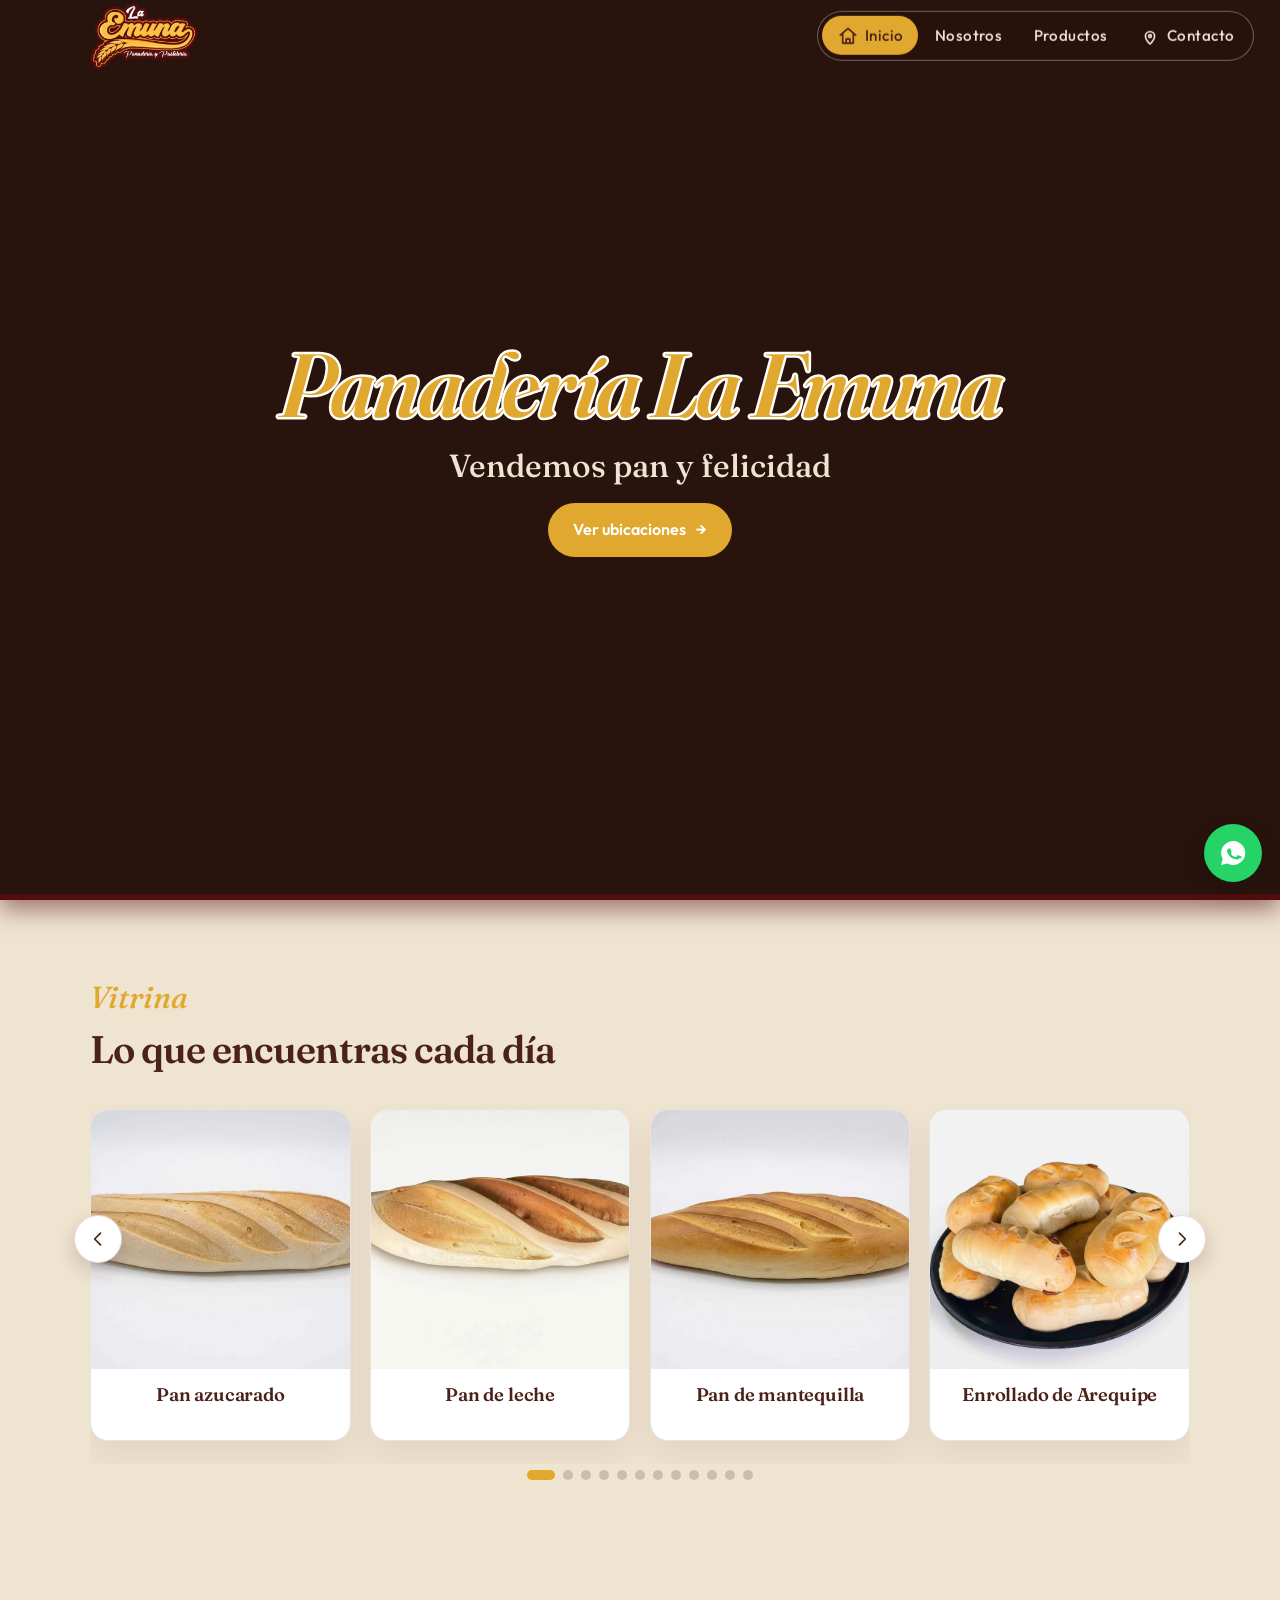
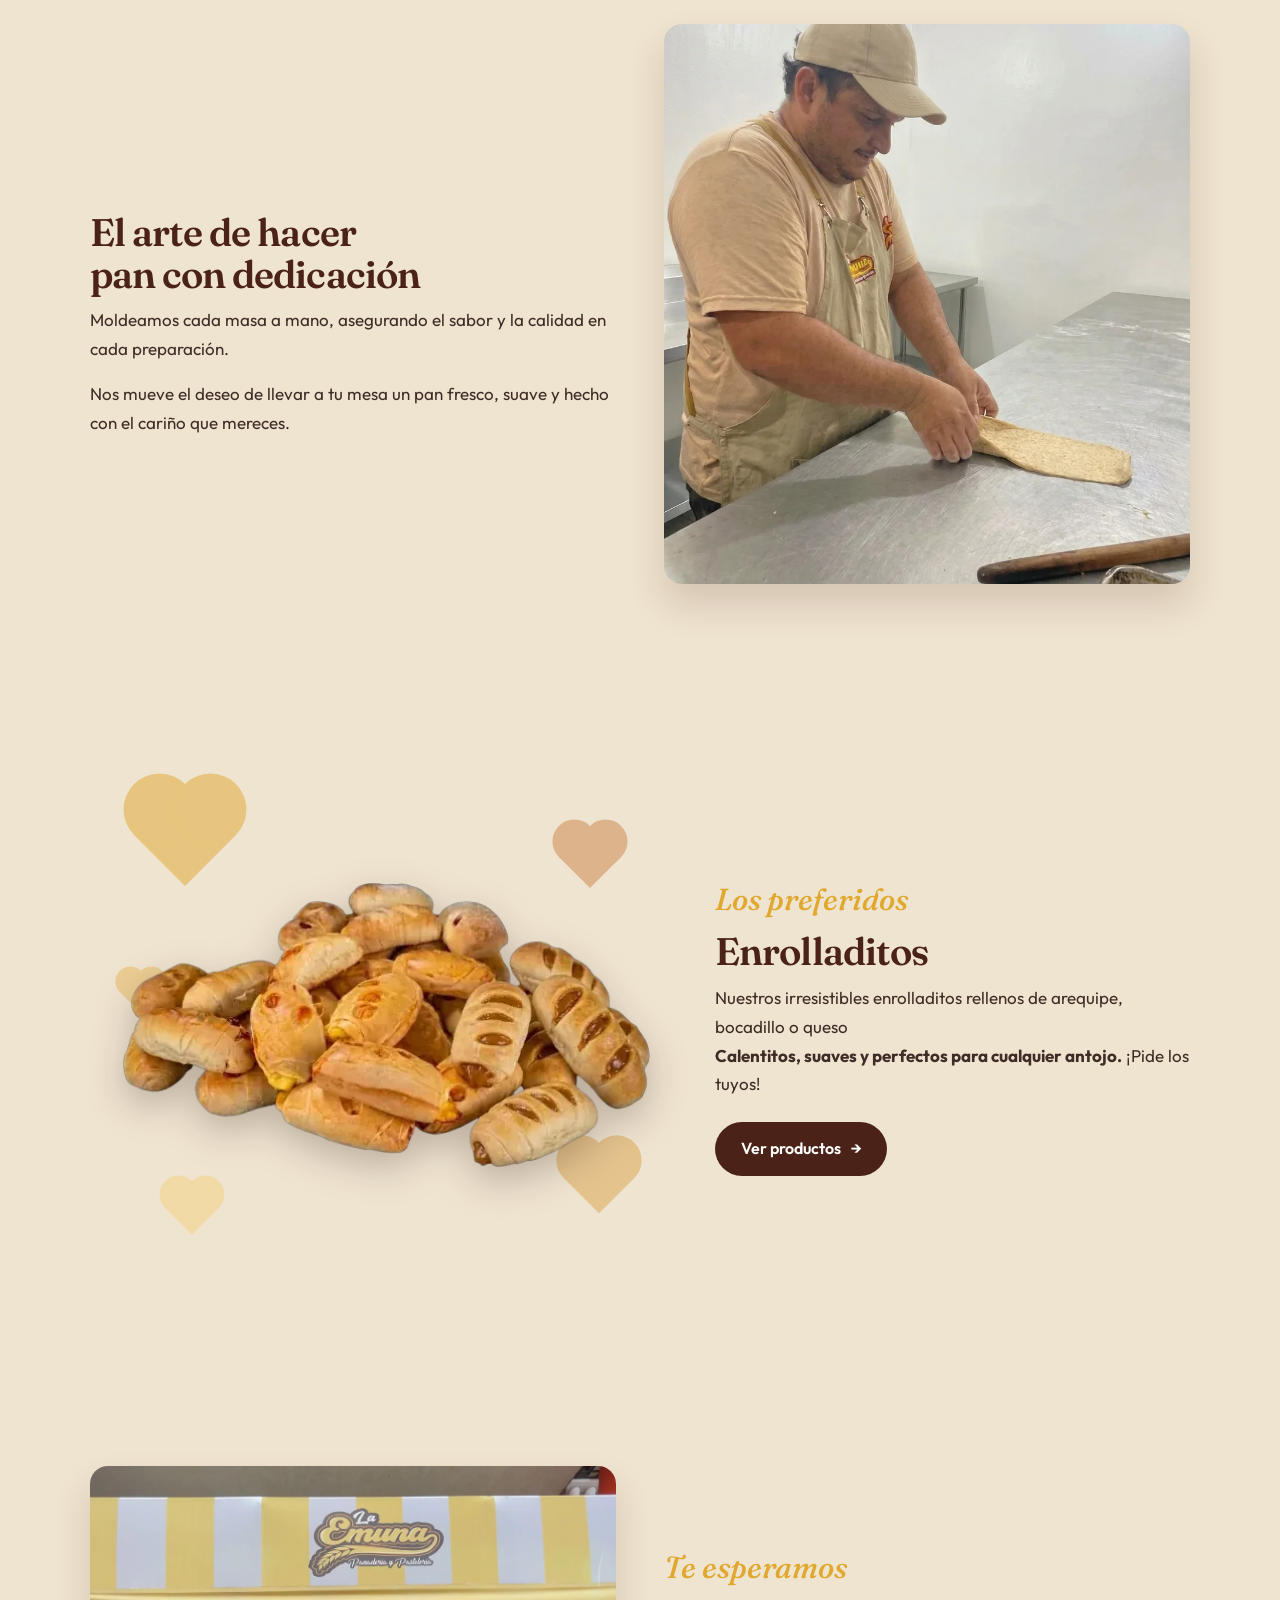
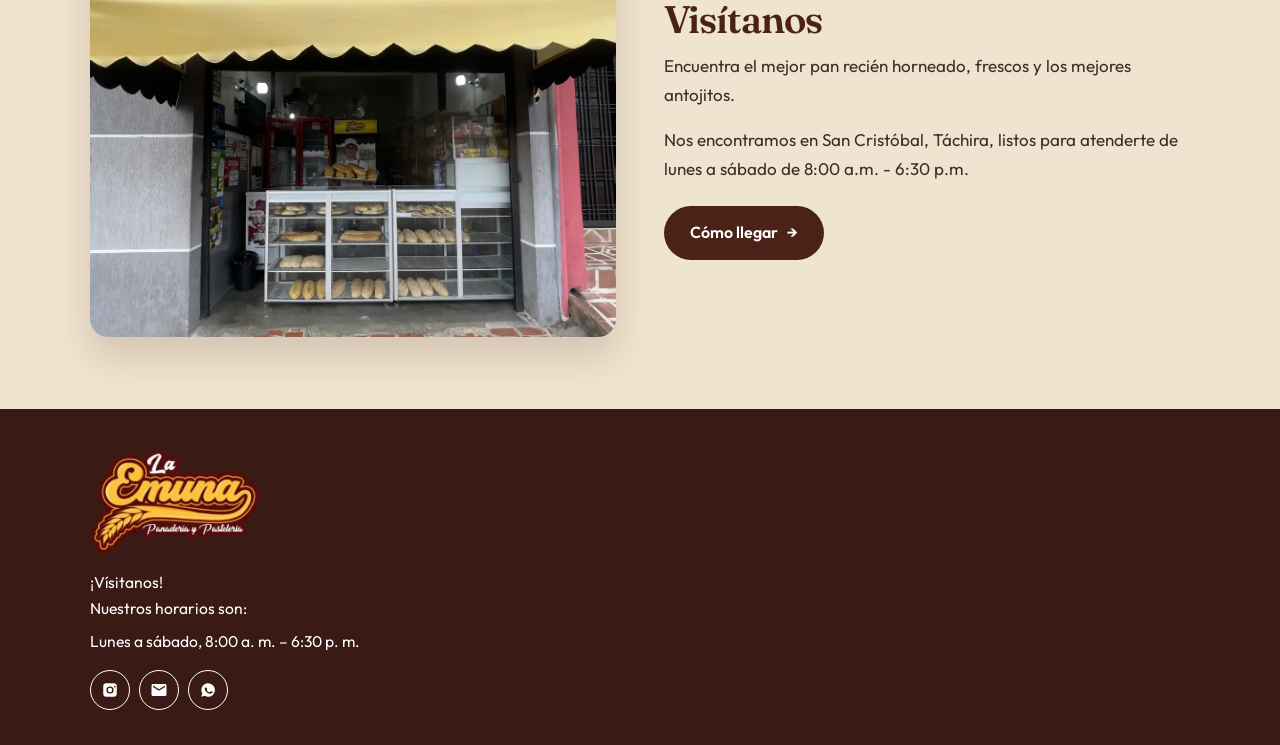
==== commit 11a83d5e: "23-10 parte 2" ====
--- a/index.html
+++ b/index.html
@@ -149,6 +149,12 @@
     <section class="seccion seccion-crema seccion-enrolladitos">
         <div class="contenedor dos-columnas">
             <div class="foto-enrolladitos">
+                <!-- Corazones animados detrás de la foto (solo se mueven en escritorio). -->
+                <span class="corazon corazon-1" aria-hidden="true"></span>
+                <span class="corazon corazon-2" aria-hidden="true"></span>
+                <span class="corazon corazon-3" aria-hidden="true"></span>
+                <span class="corazon corazon-4" aria-hidden="true"></span>
+                <span class="corazon corazon-5" aria-hidden="true"></span>
                 <img src="img/enrolladitos.webp" alt="Enrolladitos de La Emuna">
             </div>
             <div>
--- a/style.css
+++ b/style.css
@@ -470,7 +470,7 @@
     border: 0;
     border-radius: 999px;
     background: var(--dorado);
-    color: var(--marron);
+    color: #ffffff;
     font-family: inherit;
     font-size: 1rem;
     font-weight: 600;
@@ -498,7 +498,7 @@
 
 .boton-oscuro {
     background: var(--marron);
-    color: var(--crema);
+    color: #ffffff;
 }
 
 .boton-oscuro:hover {
@@ -543,21 +543,164 @@
     border-radius: 8px;
 }
 
-/* Foto de enrolladitos: mismo círculo dorado que el panadero en Nosotros. */
+/* Foto de enrolladitos con corazones animados detrás. */
 .foto-enrolladitos {
+    position: relative;
     display: grid;
     place-items: center;
     width: min(100%, 640px);
     margin-inline: auto;
     aspect-ratio: 1;
-    background: radial-gradient(circle at 50% 58%, var(--dorado-suave) 0 47%, transparent 47.5%);
-    filter: drop-shadow(0 14px 18px rgba(42, 16, 10, 0.25));
+    isolation: isolate;
 }
 
 .foto-enrolladitos img {
+    position: relative;
+    z-index: 2;
     width: 96%;
     height: auto;
     object-fit: contain;
+    filter: drop-shadow(0 14px 18px rgba(42, 16, 10, 0.25));
+}
+
+/* Corazón hecho con CSS (dos círculos + un cuadrado). */
+.corazon {
+    position: absolute;
+    z-index: 1;
+    width: 56px;
+    height: 56px;
+    background: var(--dorado);
+    opacity: 0.55;
+    transform: rotate(-45deg);
+    animation: corazon-flotar 5.5s ease-in-out infinite;
+}
+
+.corazon::before,
+.corazon::after {
+    content: "";
+    position: absolute;
+    width: 56px;
+    height: 56px;
+    border-radius: 50%;
+    background: inherit;
+}
+
+.corazon::before {
+    top: -28px;
+    left: 0;
+}
+
+.corazon::after {
+    top: 0;
+    left: 28px;
+}
+
+.corazon-1 {
+    width: 72px;
+    height: 72px;
+    top: 12%;
+    left: 10%;
+    background: #e0a82e;
+    opacity: 0.5;
+    animation-duration: 6s;
+}
+
+.corazon-1::before,
+.corazon-1::after {
+    width: 72px;
+    height: 72px;
+}
+
+.corazon-1::before { top: -36px; }
+.corazon-1::after { left: 36px; }
+
+.corazon-2 {
+    width: 44px;
+    height: 44px;
+    top: 18%;
+    right: 12%;
+    background: #c97a3a;
+    opacity: 0.45;
+    animation-duration: 4.8s;
+    animation-delay: 0.4s;
+}
+
+.corazon-2::before,
+.corazon-2::after {
+    width: 44px;
+    height: 44px;
+}
+
+.corazon-2::before { top: -22px; }
+.corazon-2::after { left: 22px; }
+
+.corazon-3 {
+    width: 38px;
+    height: 38px;
+    bottom: 16%;
+    left: 14%;
+    background: #f3d48a;
+    opacity: 0.6;
+    animation-duration: 5.2s;
+    animation-delay: 0.9s;
+}
+
+.corazon-3::before,
+.corazon-3::after {
+    width: 38px;
+    height: 38px;
+}
+
+.corazon-3::before { top: -19px; }
+.corazon-3::after { left: 19px; }
+
+.corazon-4 {
+    width: 50px;
+    height: 50px;
+    bottom: 20%;
+    right: 10%;
+    background: #d4922a;
+    opacity: 0.4;
+    animation-duration: 6.4s;
+    animation-delay: 0.2s;
+}
+
+.corazon-4::before,
+.corazon-4::after {
+    width: 50px;
+    height: 50px;
+}
+
+.corazon-4::before { top: -25px; }
+.corazon-4::after { left: 25px; }
+
+.corazon-5 {
+    width: 30px;
+    height: 30px;
+    top: 42%;
+    left: 6%;
+    background: #e8b85a;
+    opacity: 0.5;
+    animation-duration: 4.5s;
+    animation-delay: 1.2s;
+}
+
+.corazon-5::before,
+.corazon-5::after {
+    width: 30px;
+    height: 30px;
+}
+
+.corazon-5::before { top: -15px; }
+.corazon-5::after { left: 15px; }
+
+@keyframes corazon-flotar {
+    0%, 100% {
+        transform: rotate(-45deg) translateY(0) scale(1);
+    }
+    50% {
+        transform: rotate(-45deg) translateY(-14px) scale(1.08);
+    }
 }
 
 /* En escritorio la foto ocupa un poco más que el texto. */
@@ -1036,6 +1179,11 @@
         margin-bottom: 0;
     }
 
+    /* En móvil los corazones se quedan quietos. */
+    .corazon {
+        animation: none;
+    }
+
     .seccion-enrolladitos .etiqueta {
         margin-top: 0.2rem;
     }
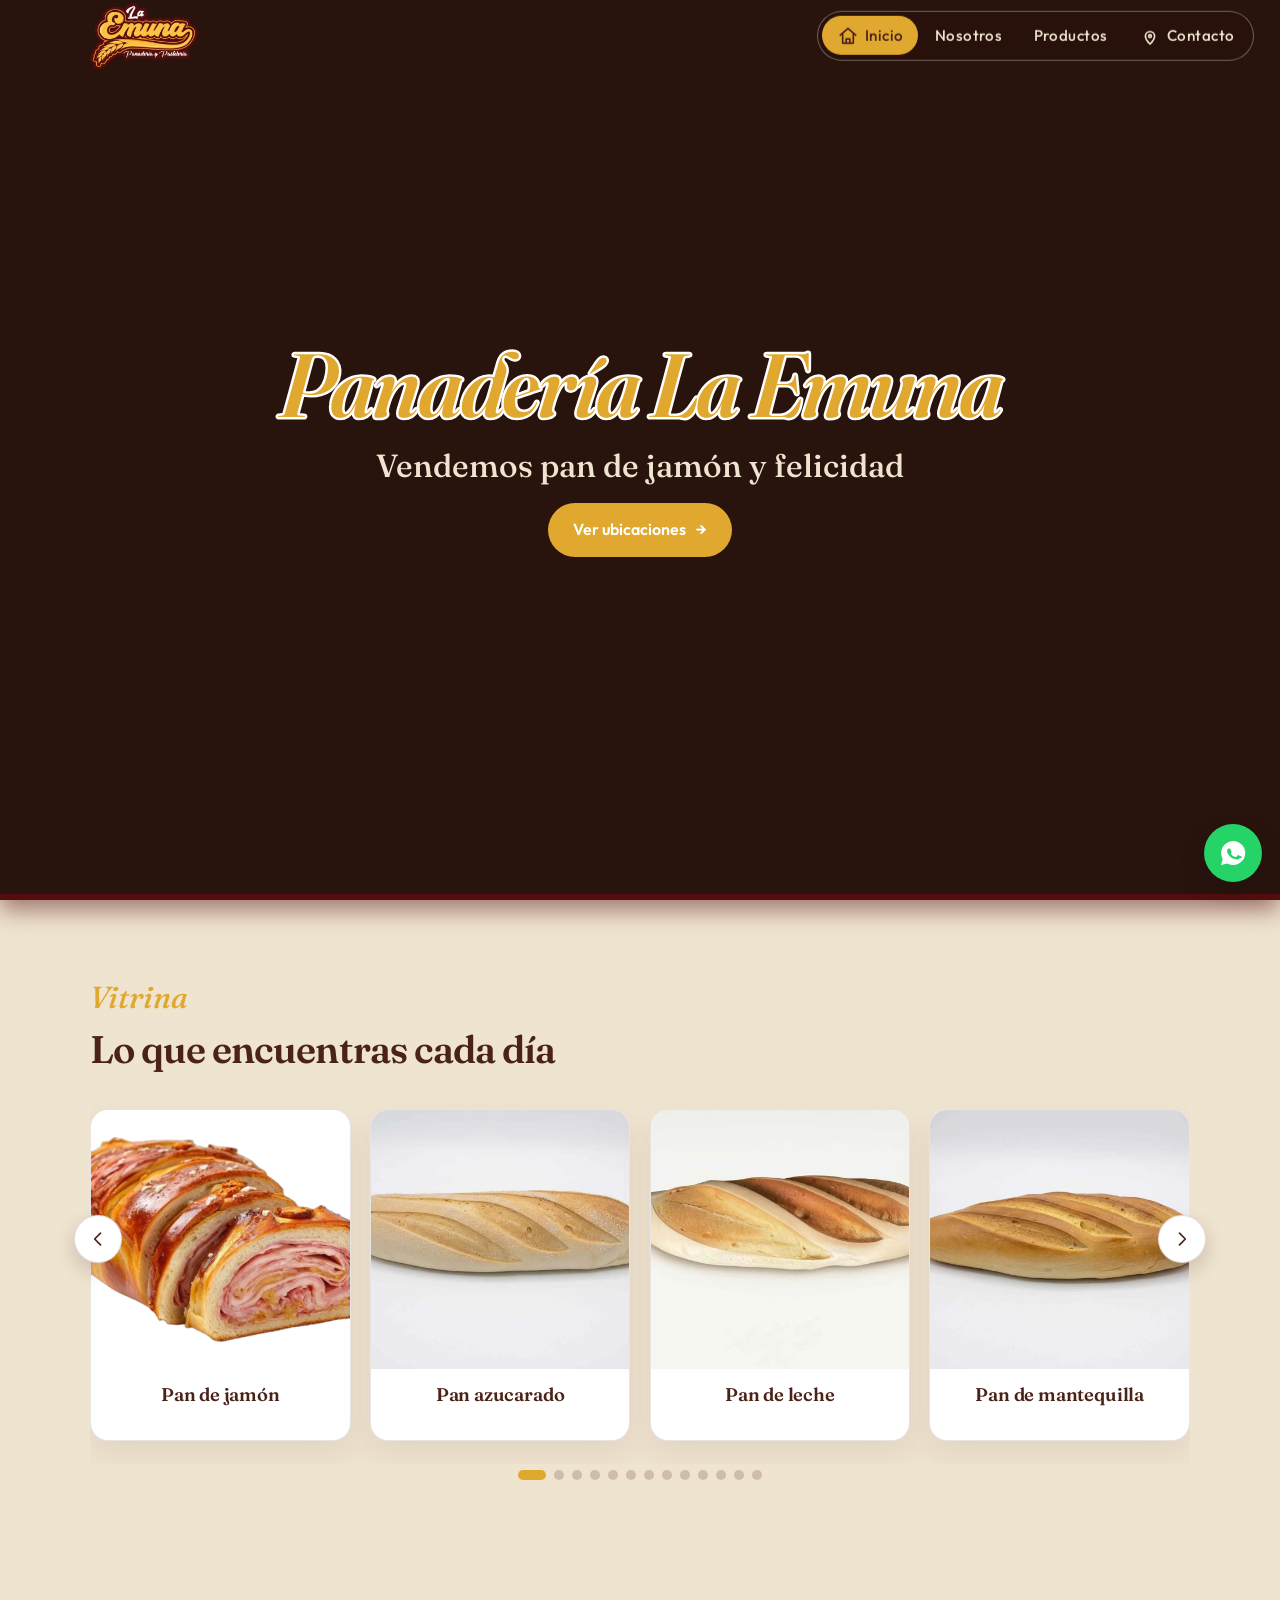
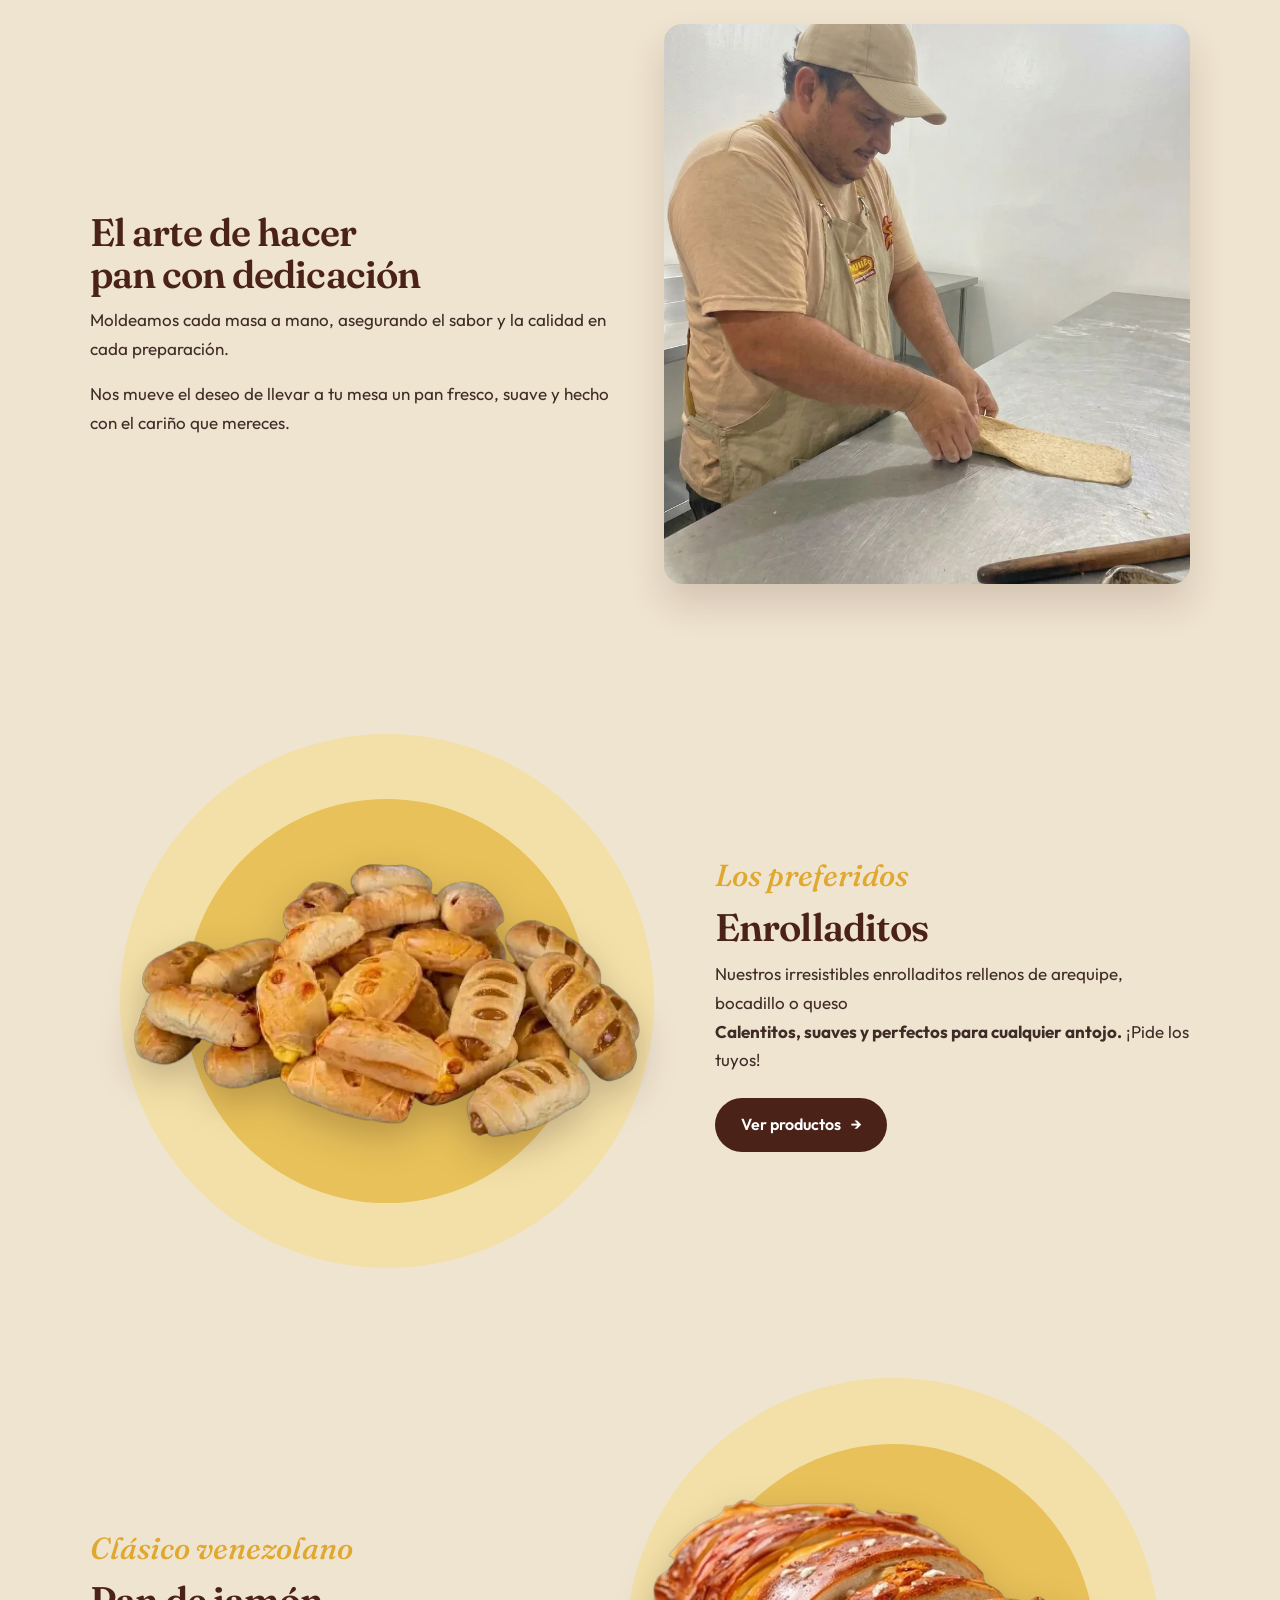
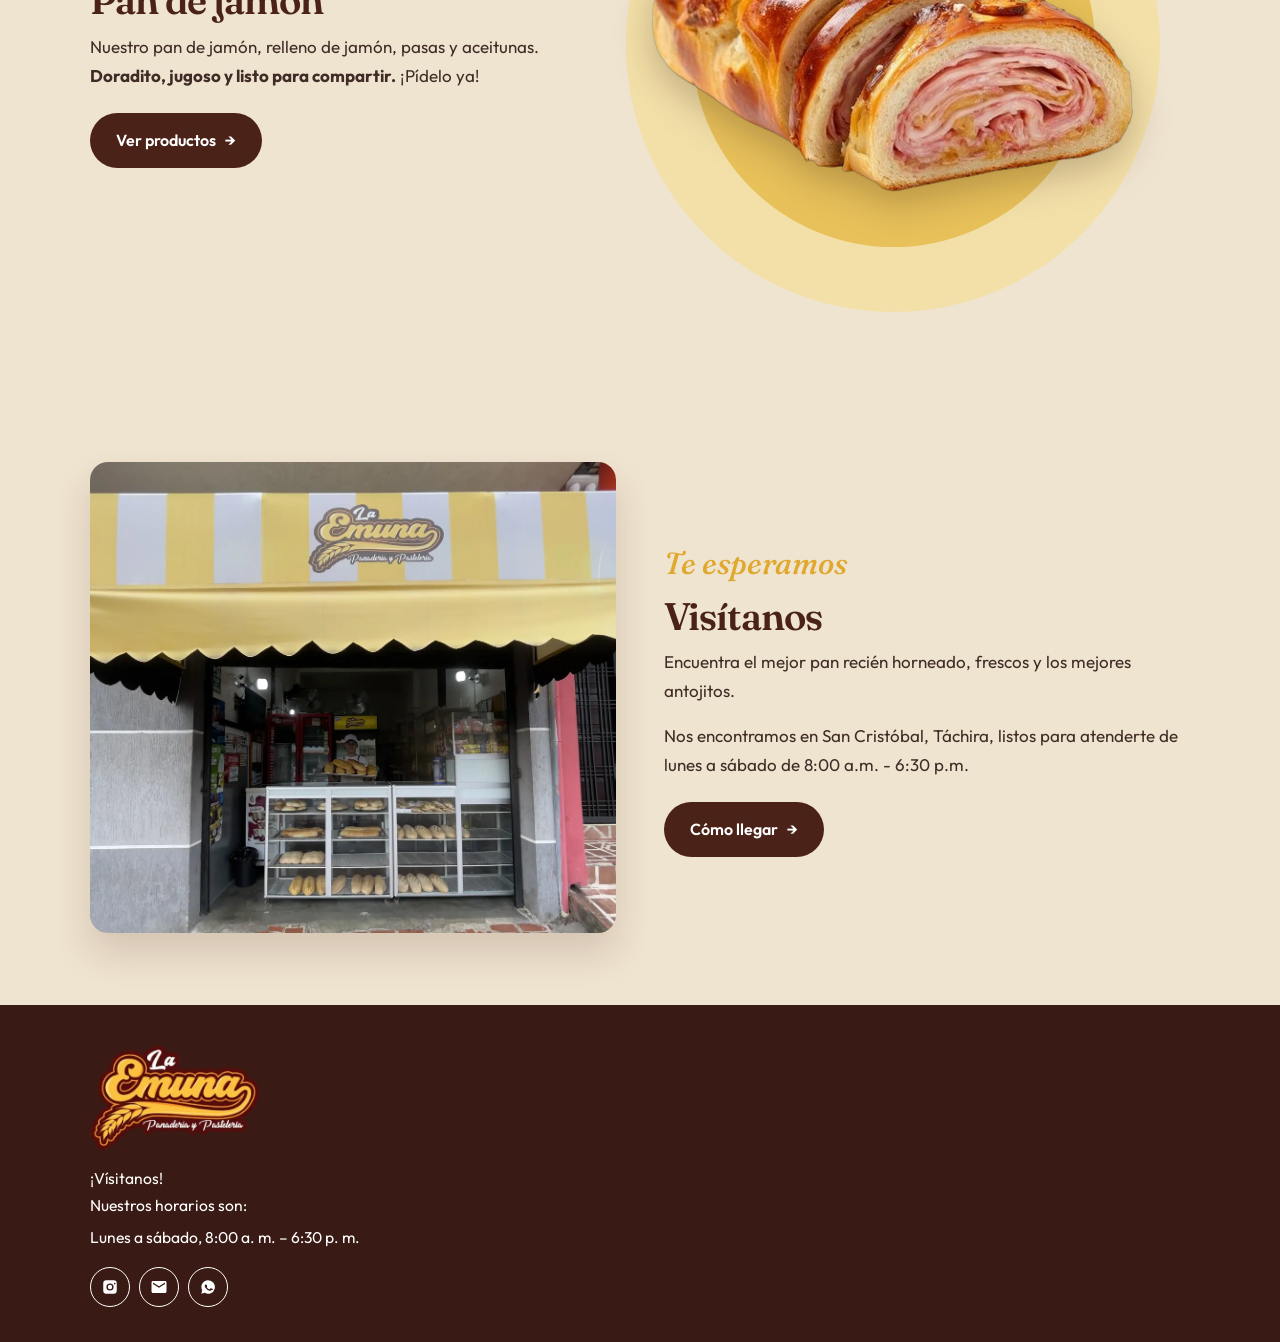
==== commit e79869a5: "transformacion de imagenes png y jpg por webp" ====
--- a/index.html
+++ b/index.html
@@ -44,7 +44,7 @@
         <div class="video-overlay"></div>
         <div class="hero-content">
             <h1>Panadería La Emuna</h1>
-            <p class="hero-frase">Vendemos pan y felicidad</p>
+            <p class="hero-frase">Vendemos pan de jamón y felicidad</p>
             <a href="contact.html" class="boton">Ver ubicaciones</a>
         </div>
     </section>
@@ -67,6 +67,10 @@
                 </div>
                 <ul class="carrusel" aria-label="Productos de La Emuna">
                     <li class="carrusel-item">
+                        <img src="img/PandeJamon.webp" alt="Pan de jamón" loading="lazy">
+                        <h3>Pan de jamón</h3>
+                    </li>
+                    <li class="carrusel-item">
                         <img src="img/PanAzucarado.webp" alt="Pan azucarado" loading="lazy">
                         <h3>Pan azucarado</h3>
                     </li>
@@ -145,16 +149,12 @@
         </div>
     </section>
 
-    <!-- Enrolladitos: foto grande con círculo de fondo. -->
+    <!-- Enrolladitos: foto grande con círculos dorados detrás (sin animación). -->
     <section class="seccion seccion-crema seccion-enrolladitos">
         <div class="contenedor dos-columnas">
             <div class="foto-enrolladitos">
-                <!-- Corazones animados detrás de la foto (solo se mueven en escritorio). -->
-                <span class="corazon corazon-1" aria-hidden="true"></span>
-                <span class="corazon corazon-2" aria-hidden="true"></span>
-                <span class="corazon corazon-3" aria-hidden="true"></span>
-                <span class="corazon corazon-4" aria-hidden="true"></span>
-                <span class="corazon corazon-5" aria-hidden="true"></span>
+                <span class="circulo-fondo circulo-fondo-1" aria-hidden="true"></span>
+                <span class="circulo-fondo circulo-fondo-2" aria-hidden="true"></span>
                 <img src="img/enrolladitos.webp" alt="Enrolladitos de La Emuna">
             </div>
             <div>
@@ -163,6 +163,26 @@
                 <p>Nuestros irresistibles enrolladitos rellenos de arequipe, bocadillo o queso<br>
                 <b>Calentitos, suaves y perfectos para cualquier antojo.</b>
                 ¡Pide los tuyos! <br></p>
+
+                <a class="boton boton-oscuro" href="product.html">Ver productos</a>
+            </div>
+        </div>
+    </section>
+
+    <!-- Pan de jamón: mismo fondo de círculos estáticos que enrolladitos. -->
+    <section class="seccion seccion-crema seccion-enrolladitos seccion-pan-jamon">
+        <div class="contenedor dos-columnas">
+            <div class="foto-enrolladitos foto-pan-jamon">
+                <span class="circulo-fondo circulo-fondo-1" aria-hidden="true"></span>
+                <span class="circulo-fondo circulo-fondo-2" aria-hidden="true"></span>
+                <img src="img/PandeJamon.webp" alt="Pan de jamón de La Emuna">
+            </div>
+            <div>
+                <p class="etiqueta">Clásico venezolano</p>
+                <h2>Pan de jamón</h2>
+                <p>Nuestro pan de jamón, relleno de jamón, pasas y aceitunas.<br>
+                <b>Doradito, jugoso y listo para compartir.</b>
+                ¡Pídelo ya! <br></p>
 
                 <a class="boton boton-oscuro" href="product.html">Ver productos</a>
             </div>
--- a/style.css
+++ b/style.css
@@ -538,12 +538,7 @@
     align-items: center;
 }
 
-.foto-redonda {
-    width: 100%;
-    border-radius: 8px;
-}
-
-/* Foto de enrolladitos con corazones animados detrás. */
+/* Foto de producto con dos círculos dorados detrás (sin animación). */
 .foto-enrolladitos {
     position: relative;
     display: grid;
@@ -556,151 +551,49 @@
 
 .foto-enrolladitos img {
     position: relative;
-    z-index: 2;
-    width: 96%;
+    z-index: 3;
+    width: 92%;
     height: auto;
     object-fit: contain;
     filter: drop-shadow(0 14px 18px rgba(42, 16, 10, 0.25));
 }
 
-/* Corazón hecho con CSS (dos círculos + un cuadrado). */
-.corazon {
+/* Menos aire entre enrolladitos y pan de jamón. */
+.seccion-enrolladitos {
+    padding-top: 3rem;
+    padding-bottom: 1.6rem;
+}
+
+.seccion-pan-jamon {
+    padding-top: 1.6rem;
+    padding-bottom: 3rem;
+}
+
+/* Dos círculos: afuera claro, adentro más dorado (como la referencia). */
+.circulo-fondo {
     position: absolute;
+    border-radius: 50%;
+    pointer-events: none;
+}
+
+/* Círculo interior (más oscuro / mostaza). */
+.circulo-fondo-1 {
+    z-index: 2;
+    width: 68%;
+    height: 68%;
+    background: #e8c15a;
+}
+
+/* Círculo exterior (más claro / crema dorada). */
+.circulo-fondo-2 {
     z-index: 1;
-    width: 56px;
-    height: 56px;
-    background: var(--dorado);
-    opacity: 0.55;
-    transform: rotate(-45deg);
-    animation: corazon-flotar 5.5s ease-in-out infinite;
-}
-
-.corazon::before,
-.corazon::after {
-    content: "";
-    position: absolute;
-    width: 56px;
-    height: 56px;
-    border-radius: 50%;
-    background: inherit;
-}
-
-.corazon::before {
-    top: -28px;
-    left: 0;
-}
-
-.corazon::after {
-    top: 0;
-    left: 28px;
-}
-
-.corazon-1 {
-    width: 72px;
-    height: 72px;
-    top: 12%;
-    left: 10%;
-    background: #e0a82e;
-    opacity: 0.5;
-    animation-duration: 6s;
-}
-
-.corazon-1::before,
-.corazon-1::after {
-    width: 72px;
-    height: 72px;
-}
-
-.corazon-1::before { top: -36px; }
-.corazon-1::after { left: 36px; }
-
-.corazon-2 {
-    width: 44px;
-    height: 44px;
-    top: 18%;
-    right: 12%;
-    background: #c97a3a;
-    opacity: 0.45;
-    animation-duration: 4.8s;
-    animation-delay: 0.4s;
-}
-
-.corazon-2::before,
-.corazon-2::after {
-    width: 44px;
-    height: 44px;
-}
-
-.corazon-2::before { top: -22px; }
-.corazon-2::after { left: 22px; }
-
-.corazon-3 {
-    width: 38px;
-    height: 38px;
-    bottom: 16%;
-    left: 14%;
-    background: #f3d48a;
-    opacity: 0.6;
-    animation-duration: 5.2s;
-    animation-delay: 0.9s;
-}
-
-.corazon-3::before,
-.corazon-3::after {
-    width: 38px;
-    height: 38px;
-}
-
-.corazon-3::before { top: -19px; }
-.corazon-3::after { left: 19px; }
-
-.corazon-4 {
-    width: 50px;
-    height: 50px;
-    bottom: 20%;
-    right: 10%;
-    background: #d4922a;
-    opacity: 0.4;
-    animation-duration: 6.4s;
-    animation-delay: 0.2s;
-}
-
-.corazon-4::before,
-.corazon-4::after {
-    width: 50px;
-    height: 50px;
-}
-
-.corazon-4::before { top: -25px; }
-.corazon-4::after { left: 25px; }
-
-.corazon-5 {
-    width: 30px;
-    height: 30px;
-    top: 42%;
-    left: 6%;
-    background: #e8b85a;
-    opacity: 0.5;
-    animation-duration: 4.5s;
-    animation-delay: 1.2s;
-}
-
-.corazon-5::before,
-.corazon-5::after {
-    width: 30px;
-    height: 30px;
-}
-
-.corazon-5::before { top: -15px; }
-.corazon-5::after { left: 15px; }
-
-@keyframes corazon-flotar {
-    0%, 100% {
-        transform: rotate(-45deg) translateY(0) scale(1);
-    }
-    50% {
-        transform: rotate(-45deg) translateY(-14px) scale(1.08);
-    }
+    width: 90%;
+    height: 90%;
+    background: #f3e0a8;
+}
+
+.foto-pan-jamon img {
+    width: 94%;
 }
 
 /* En escritorio la foto ocupa un poco más que el texto. */
@@ -713,6 +606,15 @@
     .foto-enrolladitos {
         width: 100%;
         max-width: 680px;
+    }
+
+    /* En pan de jamón el texto va primero y la foto a la derecha. */
+    .seccion-pan-jamon .dos-columnas {
+        grid-template-columns: 1fr 1.25fr;
+    }
+
+    .seccion-pan-jamon .foto-enrolladitos {
+        order: 2;
     }
 }
 
@@ -1166,8 +1068,13 @@
 
     /* Menos espacio entre la foto de enrolladitos y el título. */
     .seccion-enrolladitos {
-        padding-top: 2.2rem;
-        padding-bottom: 2.2rem;
+        padding-top: 1.8rem;
+        padding-bottom: 1rem;
+    }
+
+    .seccion-pan-jamon {
+        padding-top: 1rem;
+        padding-bottom: 1.8rem;
     }
 
     .seccion-enrolladitos .dos-columnas {
@@ -1177,11 +1084,6 @@
     .foto-enrolladitos {
         width: min(100%, 380px);
         margin-bottom: 0;
-    }
-
-    /* En móvil los corazones se quedan quietos. */
-    .corazon {
-        animation: none;
     }
 
     .seccion-enrolladitos .etiqueta {
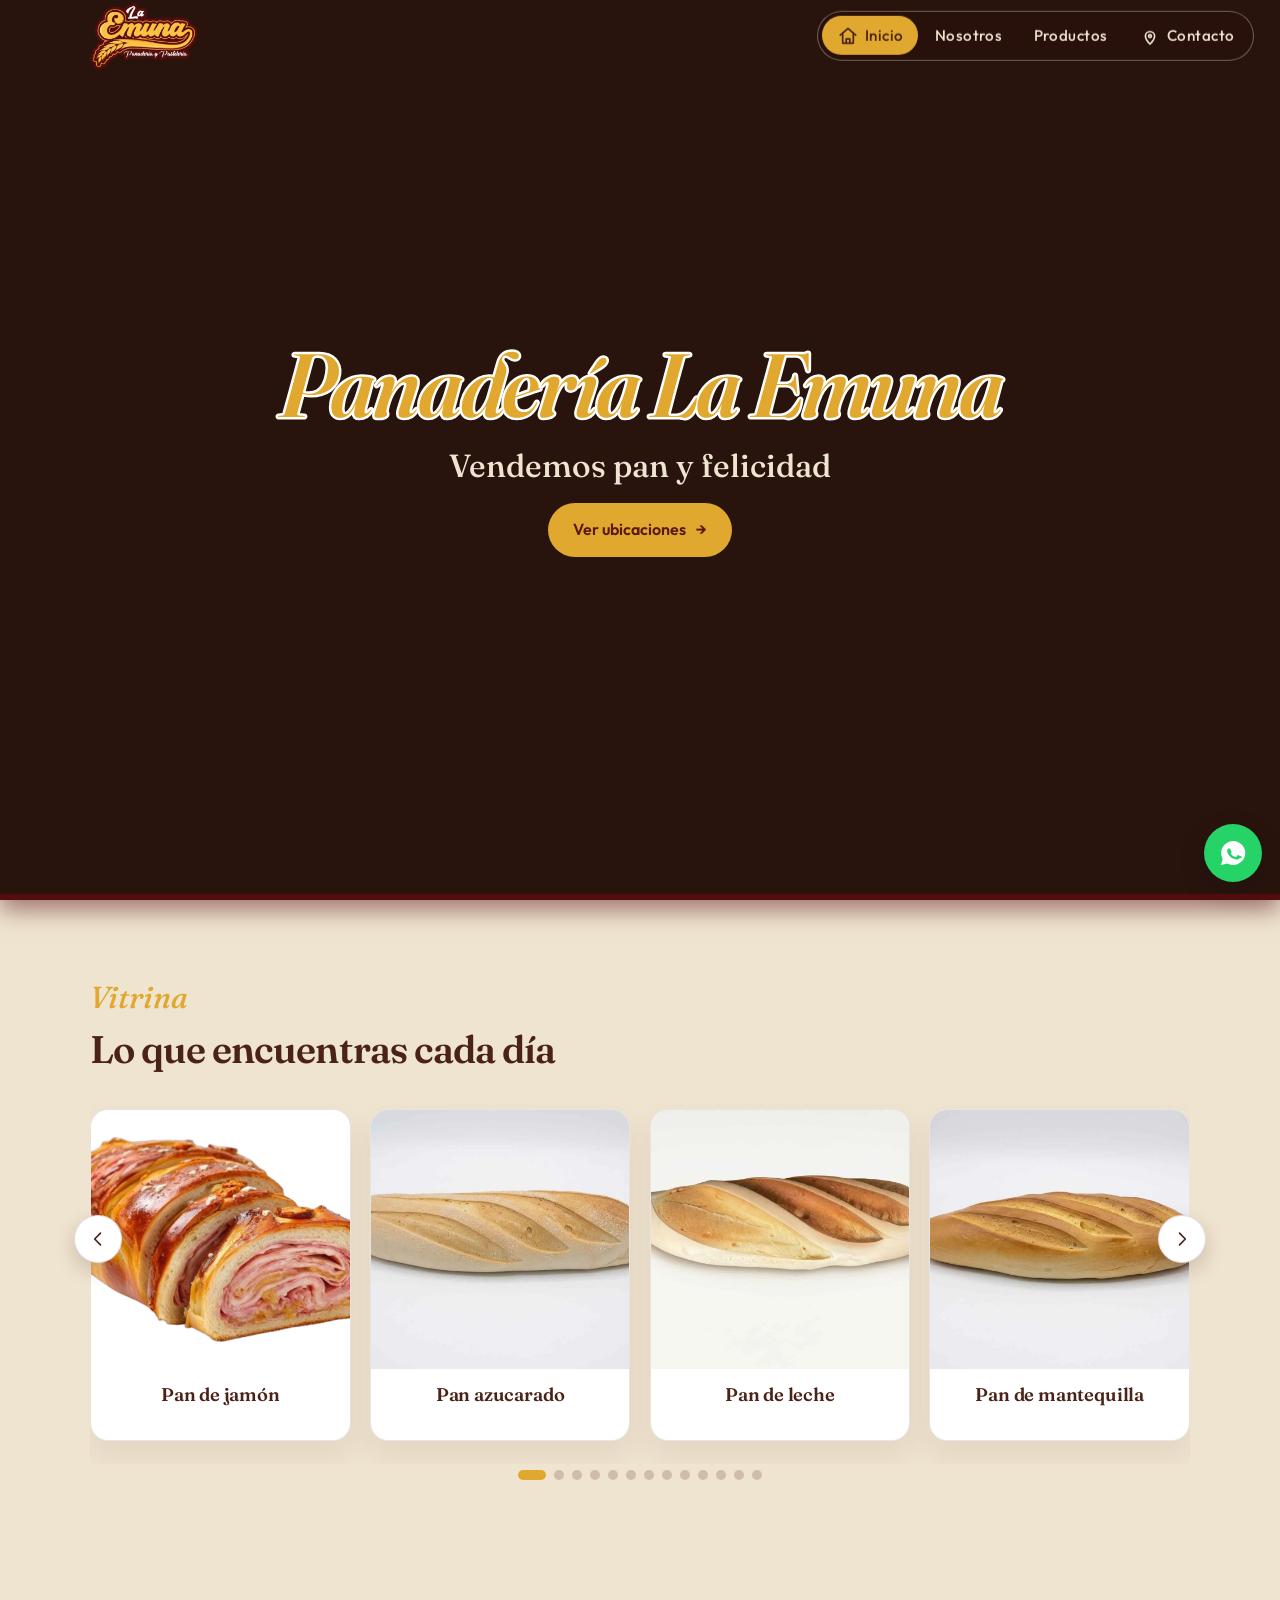
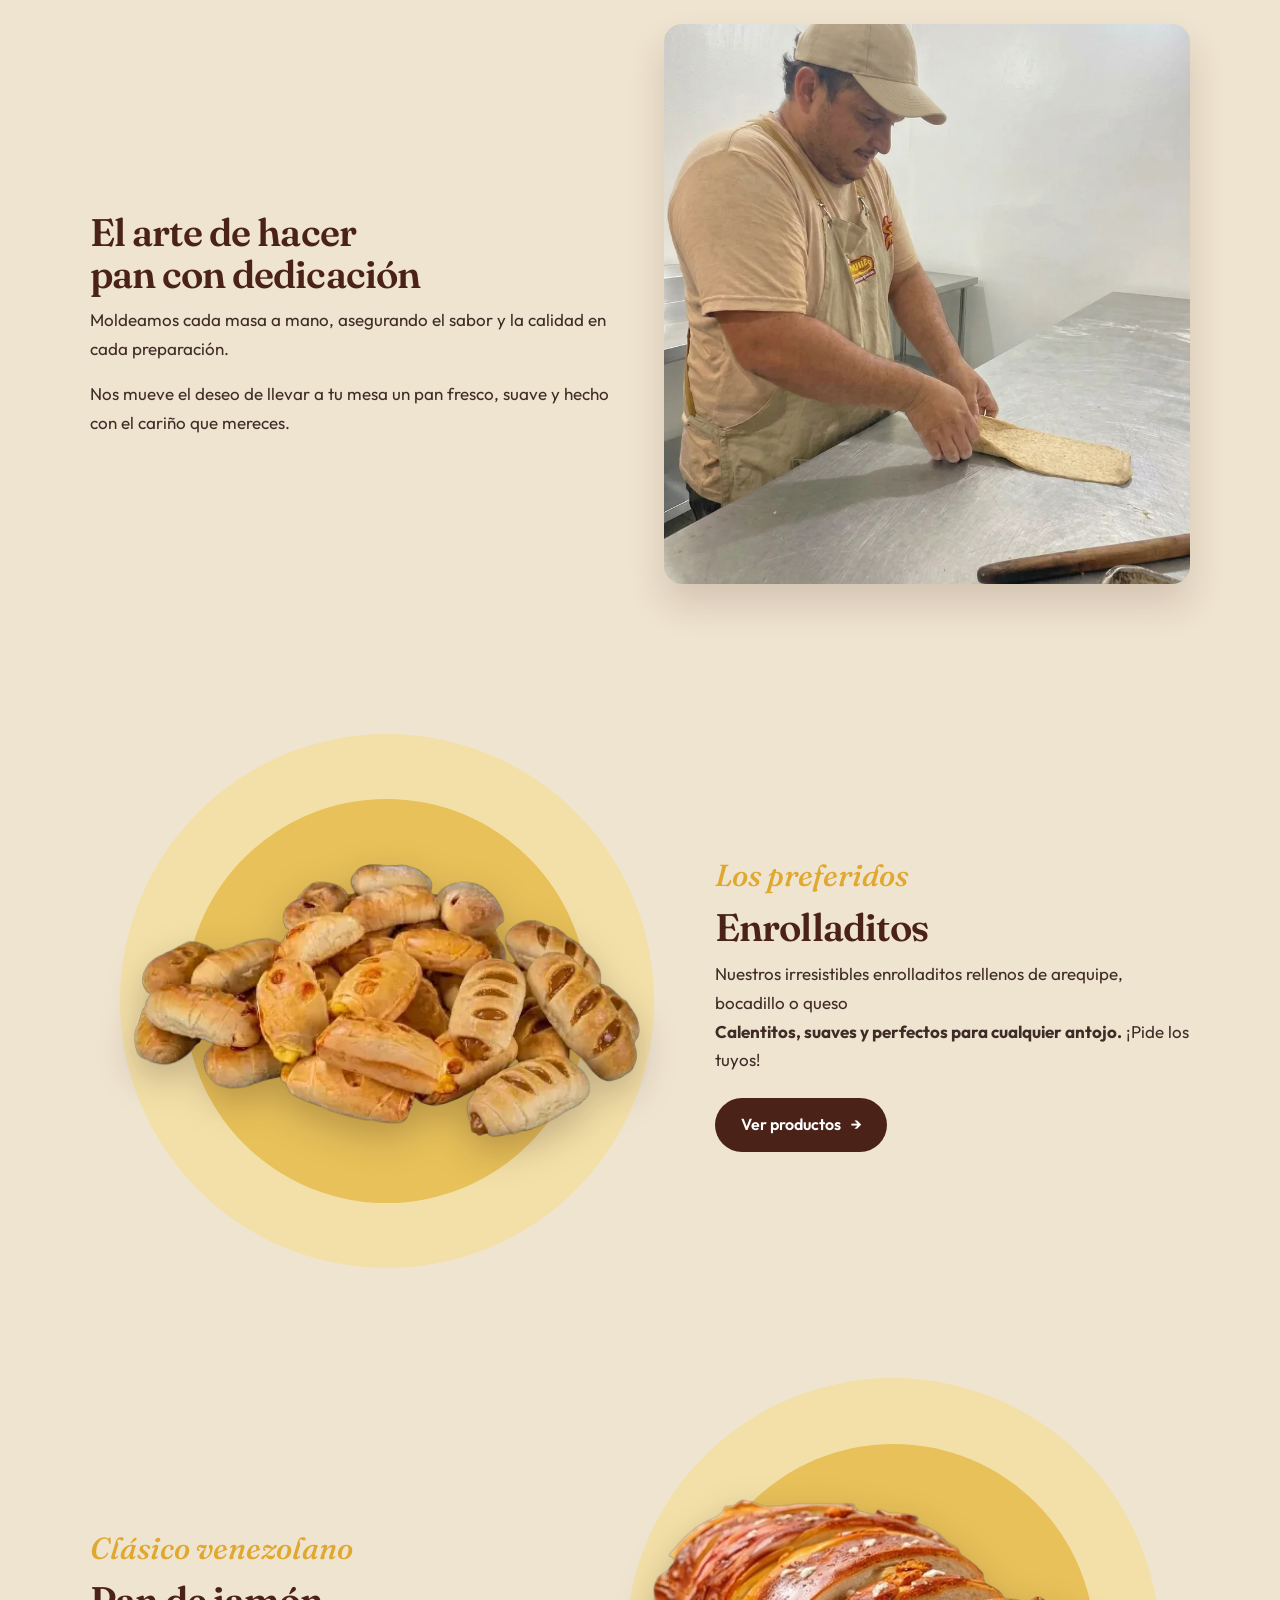
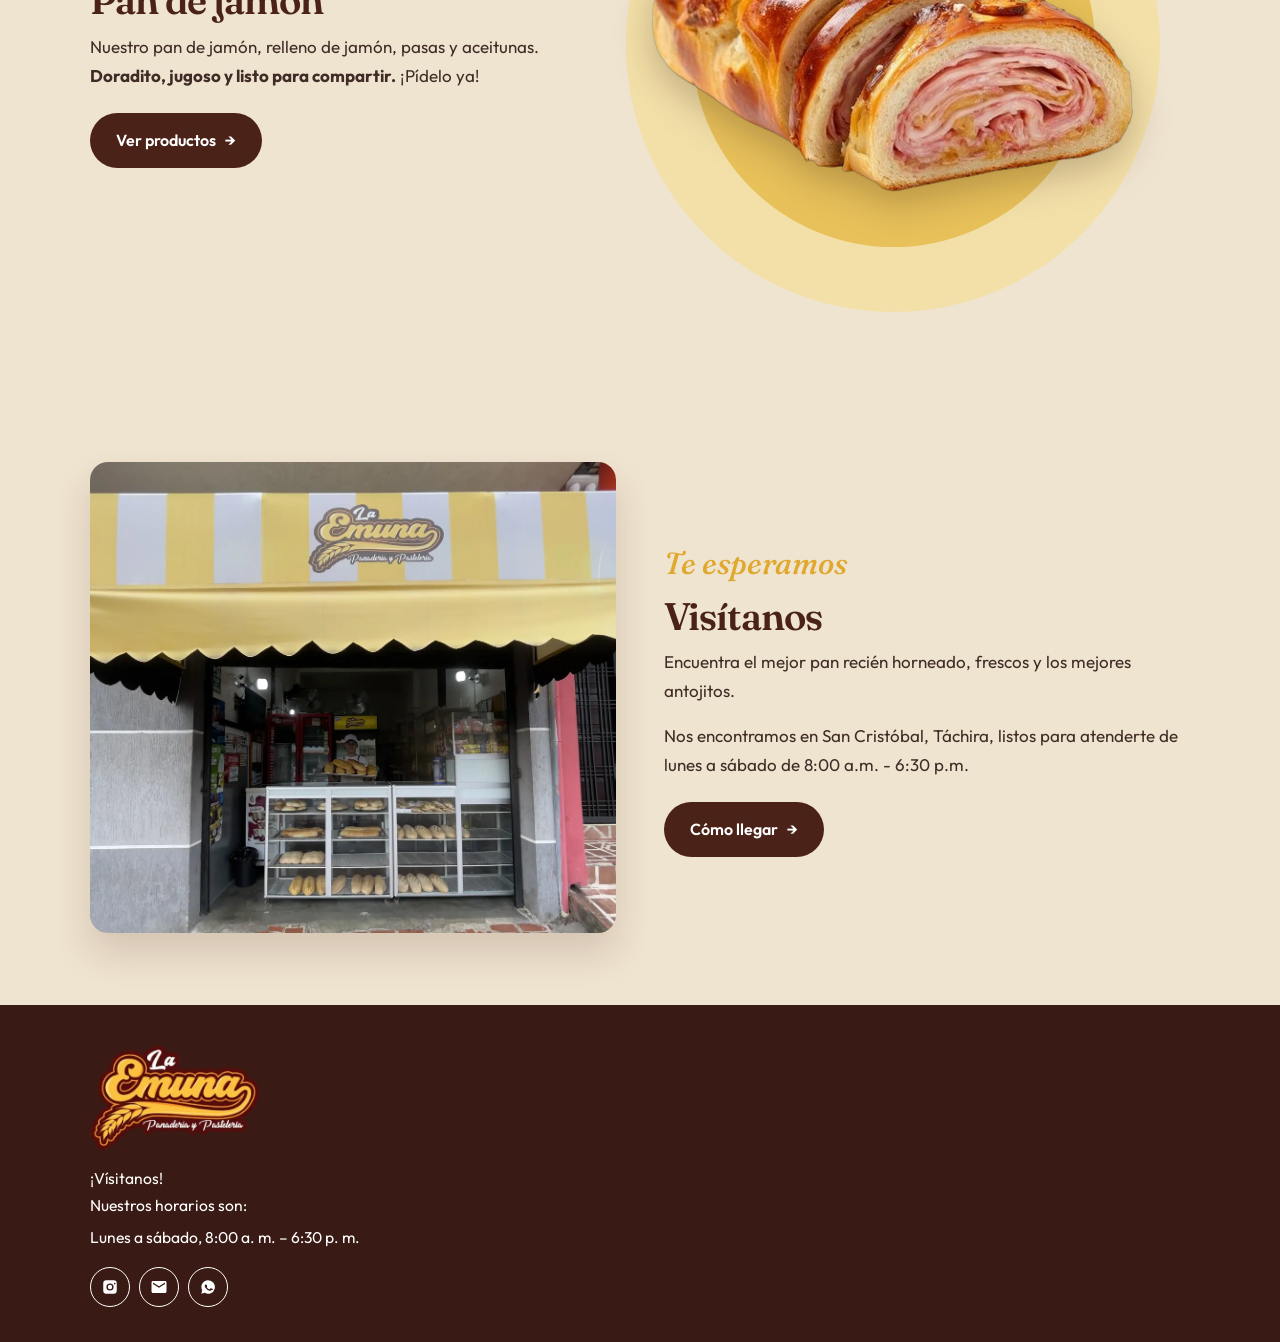
==== commit 76242d3c: "vednemos pan" ====
--- a/index.html
+++ b/index.html
@@ -38,13 +38,13 @@
     <!-- Portada: video de fondo + título + botón. -->
     <section class="hero" aria-label="Portada">
         <video autoplay muted loop playsinline preload="auto" class="bg-video">
-            <source src="img/portada-fondo.mp4" type="video/mp4">
+            <source src="videos/portada-fondo.mp4" type="video/mp4">
             Tu navegador no soporta video en segundo plano.
         </video>
         <div class="video-overlay"></div>
         <div class="hero-content">
             <h1>Panadería La Emuna</h1>
-            <p class="hero-frase">Vendemos pan de jamón y felicidad</p>
+            <p class="hero-frase">Vendemos pan y felicidad</p>
             <a href="contact.html" class="boton">Ver ubicaciones</a>
         </div>
     </section>
--- a/style.css
+++ b/style.css
@@ -467,15 +467,16 @@
     gap: 0.6rem;
     margin-top: 0.4rem;
     padding: 0.85rem 1.6rem;
+
     border: 0;
     border-radius: 999px;
     background: var(--dorado);
-    color: #ffffff;
+    color: #5a1810;
     font-family: inherit;
     font-size: 1rem;
     font-weight: 600;
     cursor: pointer;
-    transition: background 0.25s ease;
+    transition: background 0.25s ease, color 0.25s ease;
 }
 
 .boton::after {
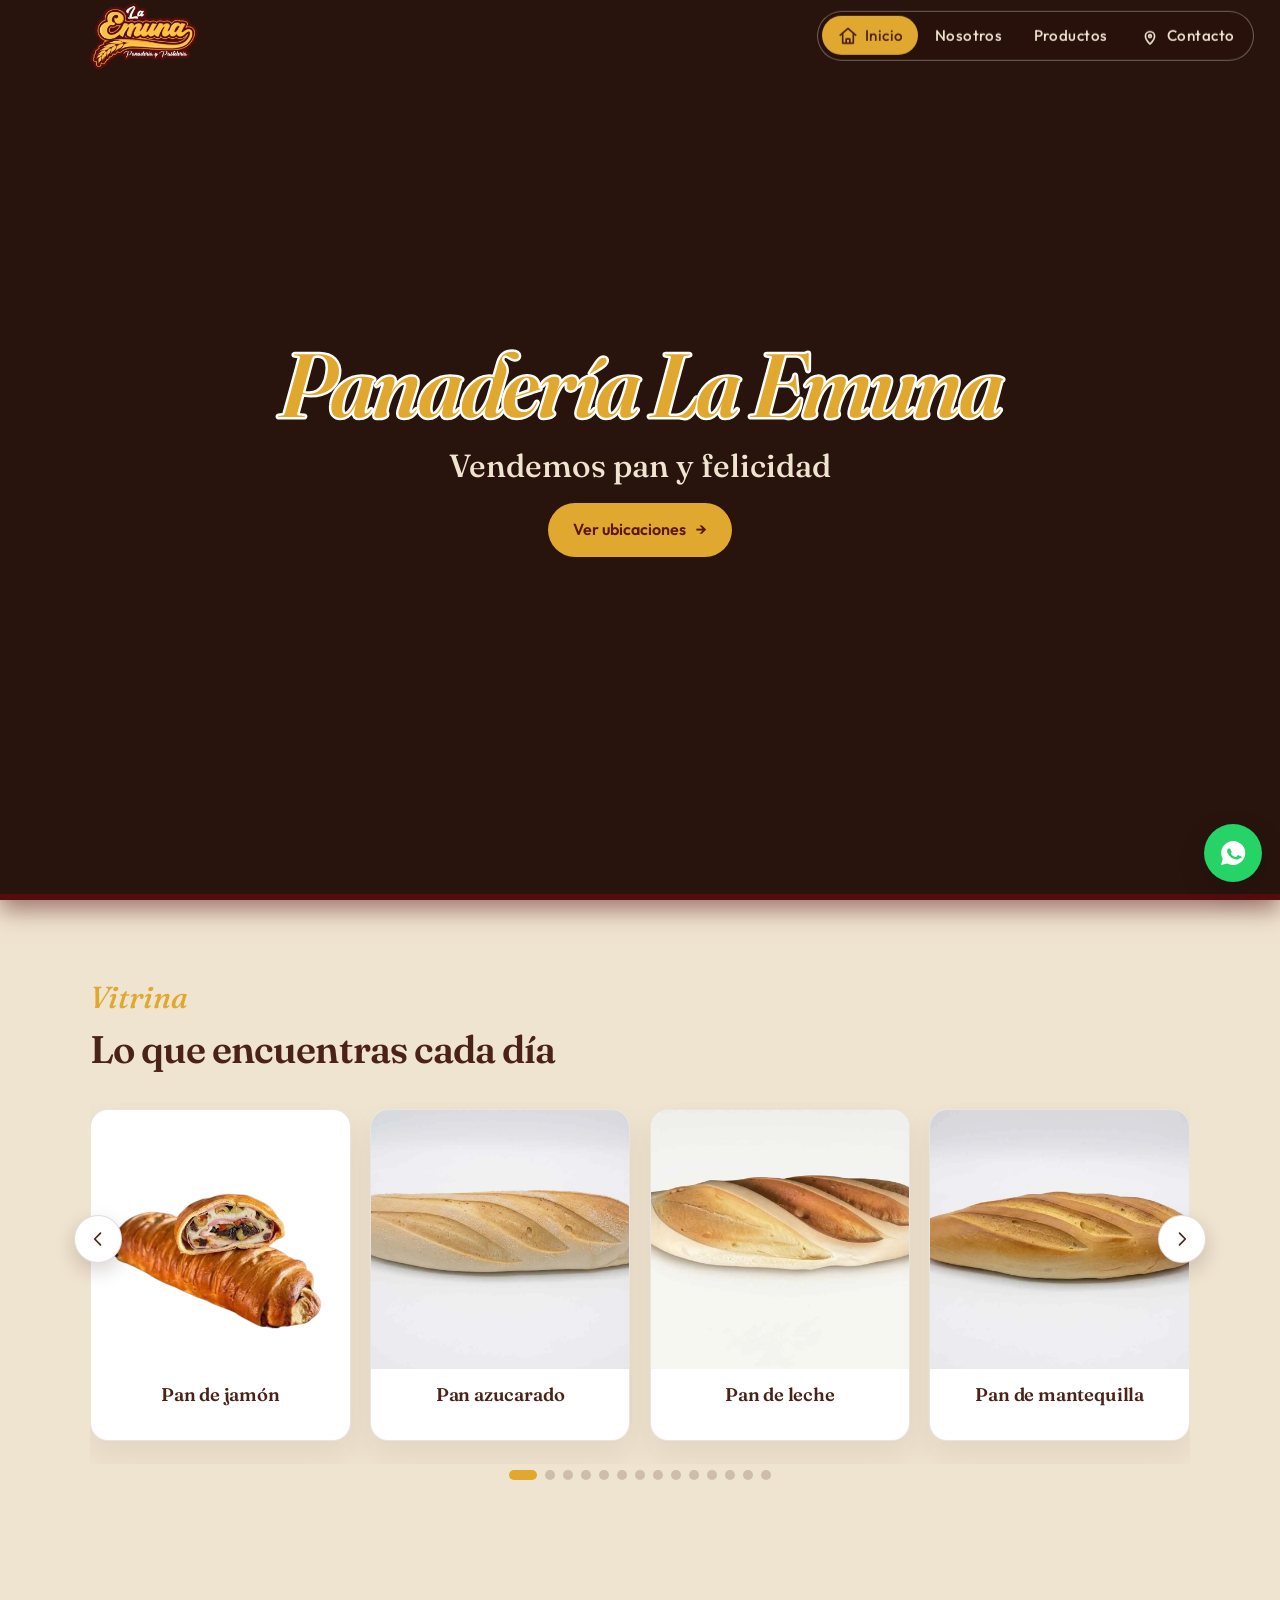
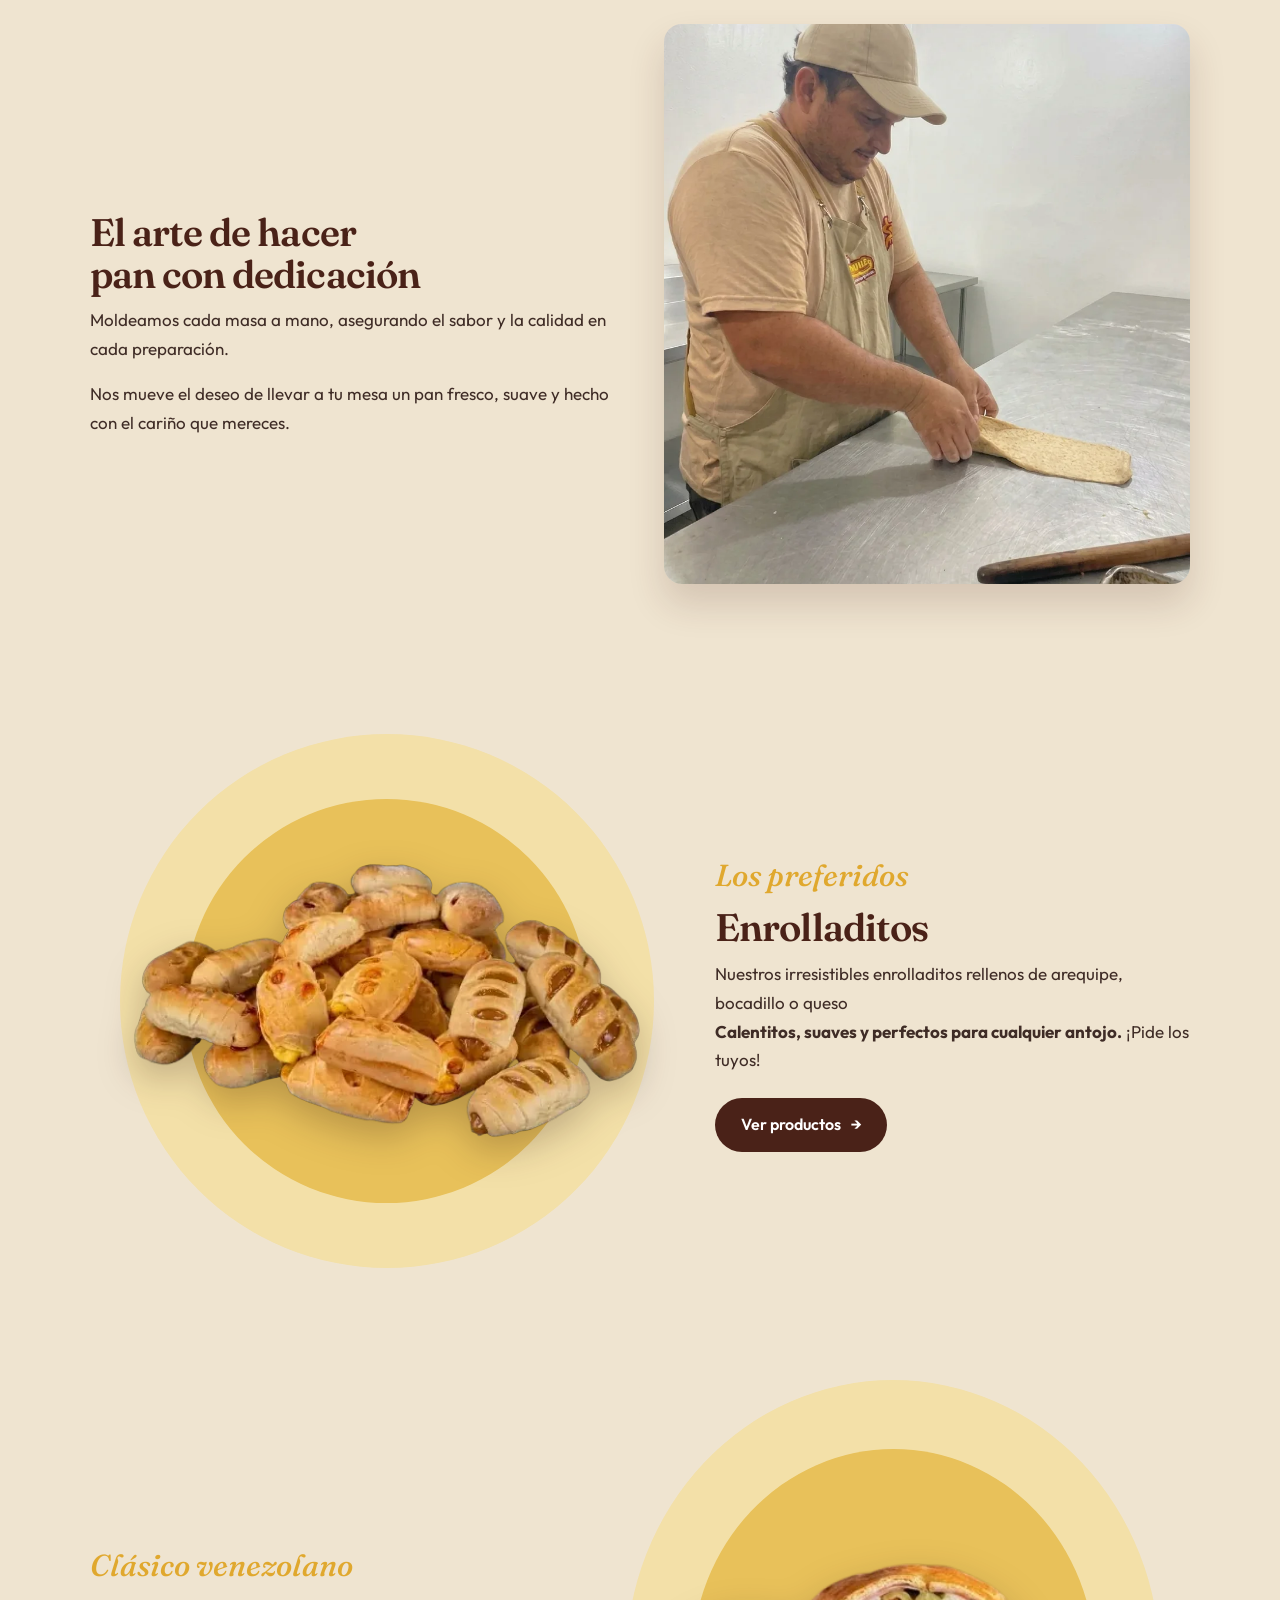
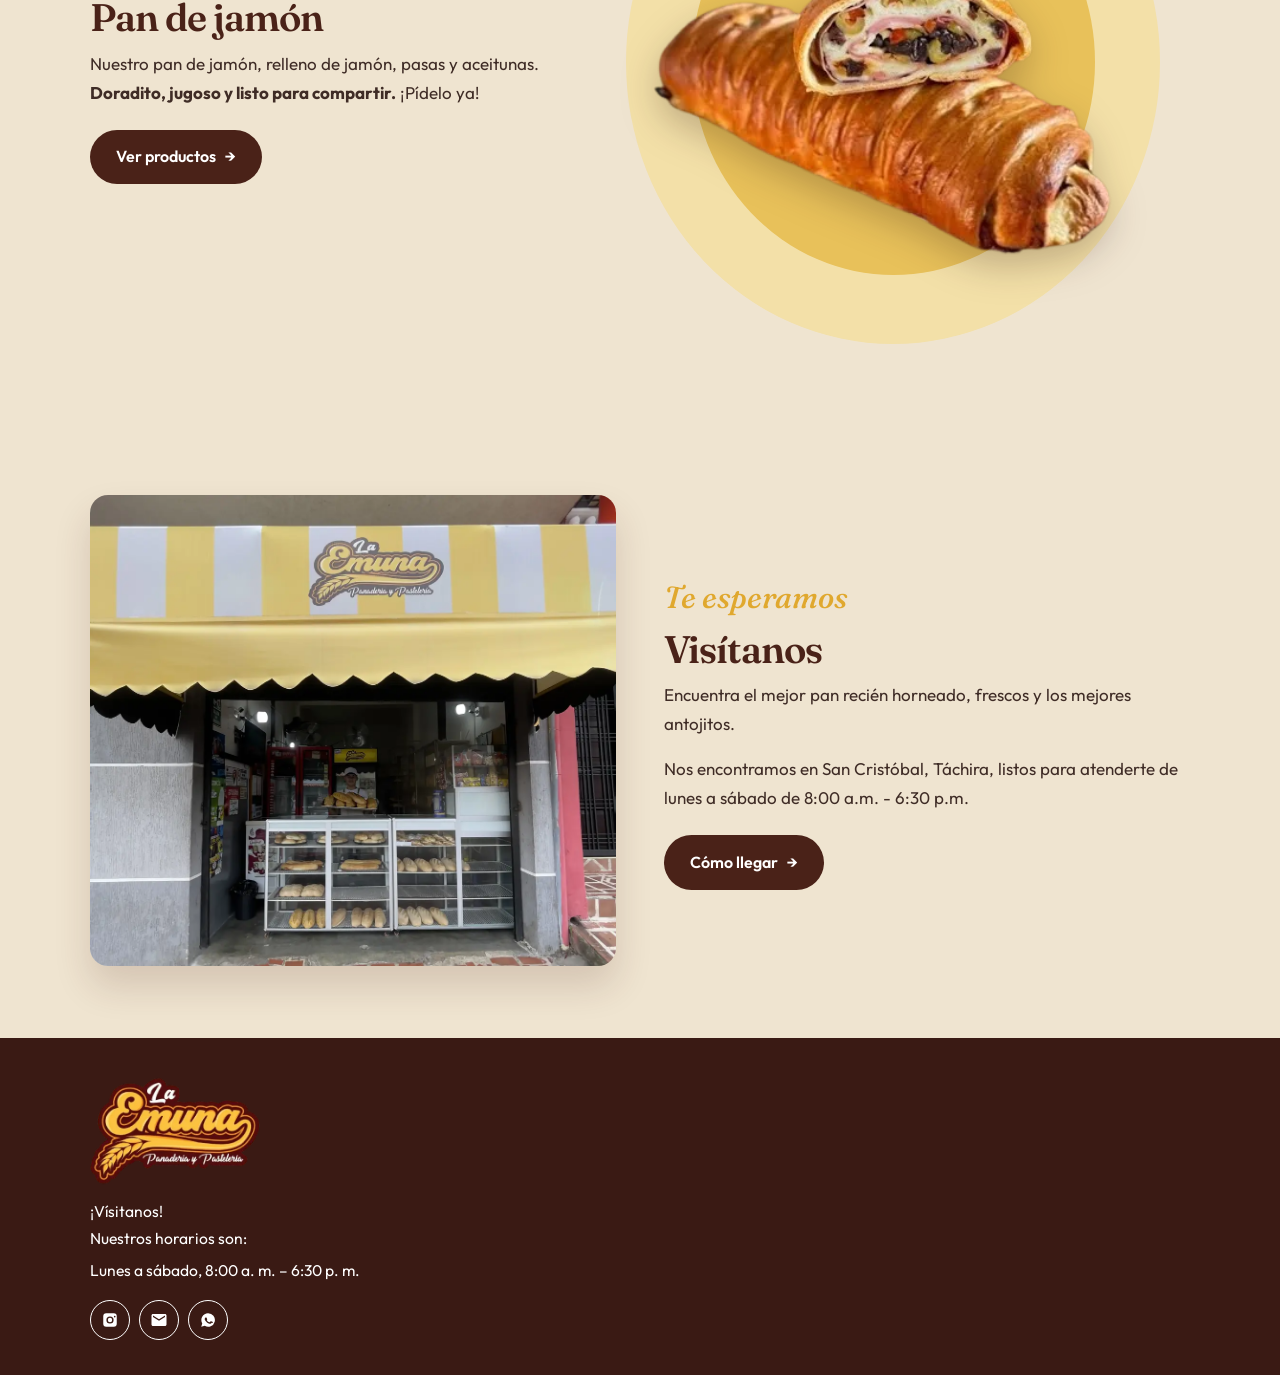
==== commit 926fe807: "slider pan de jamon" ====
--- a/index.html
+++ b/index.html
@@ -130,6 +130,10 @@
                         <img src="img/Turron_blanco.webp" alt="Turrón blanco" loading="lazy">
                         <h3>Turrón blanco</h3>
                     </li>
+                    <li class="carrusel-item">
+                        <img src="img/PandeJamon.webp" alt="Pan de jamón" loading="lazy">
+                        <h3>Pan de jamón</h3>
+                    </li>
                 </ul>
                 <!-- Los puntos los crea script.js según cuántas posiciones tenga el carrusel. -->
                 <div class="carrusel-puntos" aria-label="Elegir producto"></div>
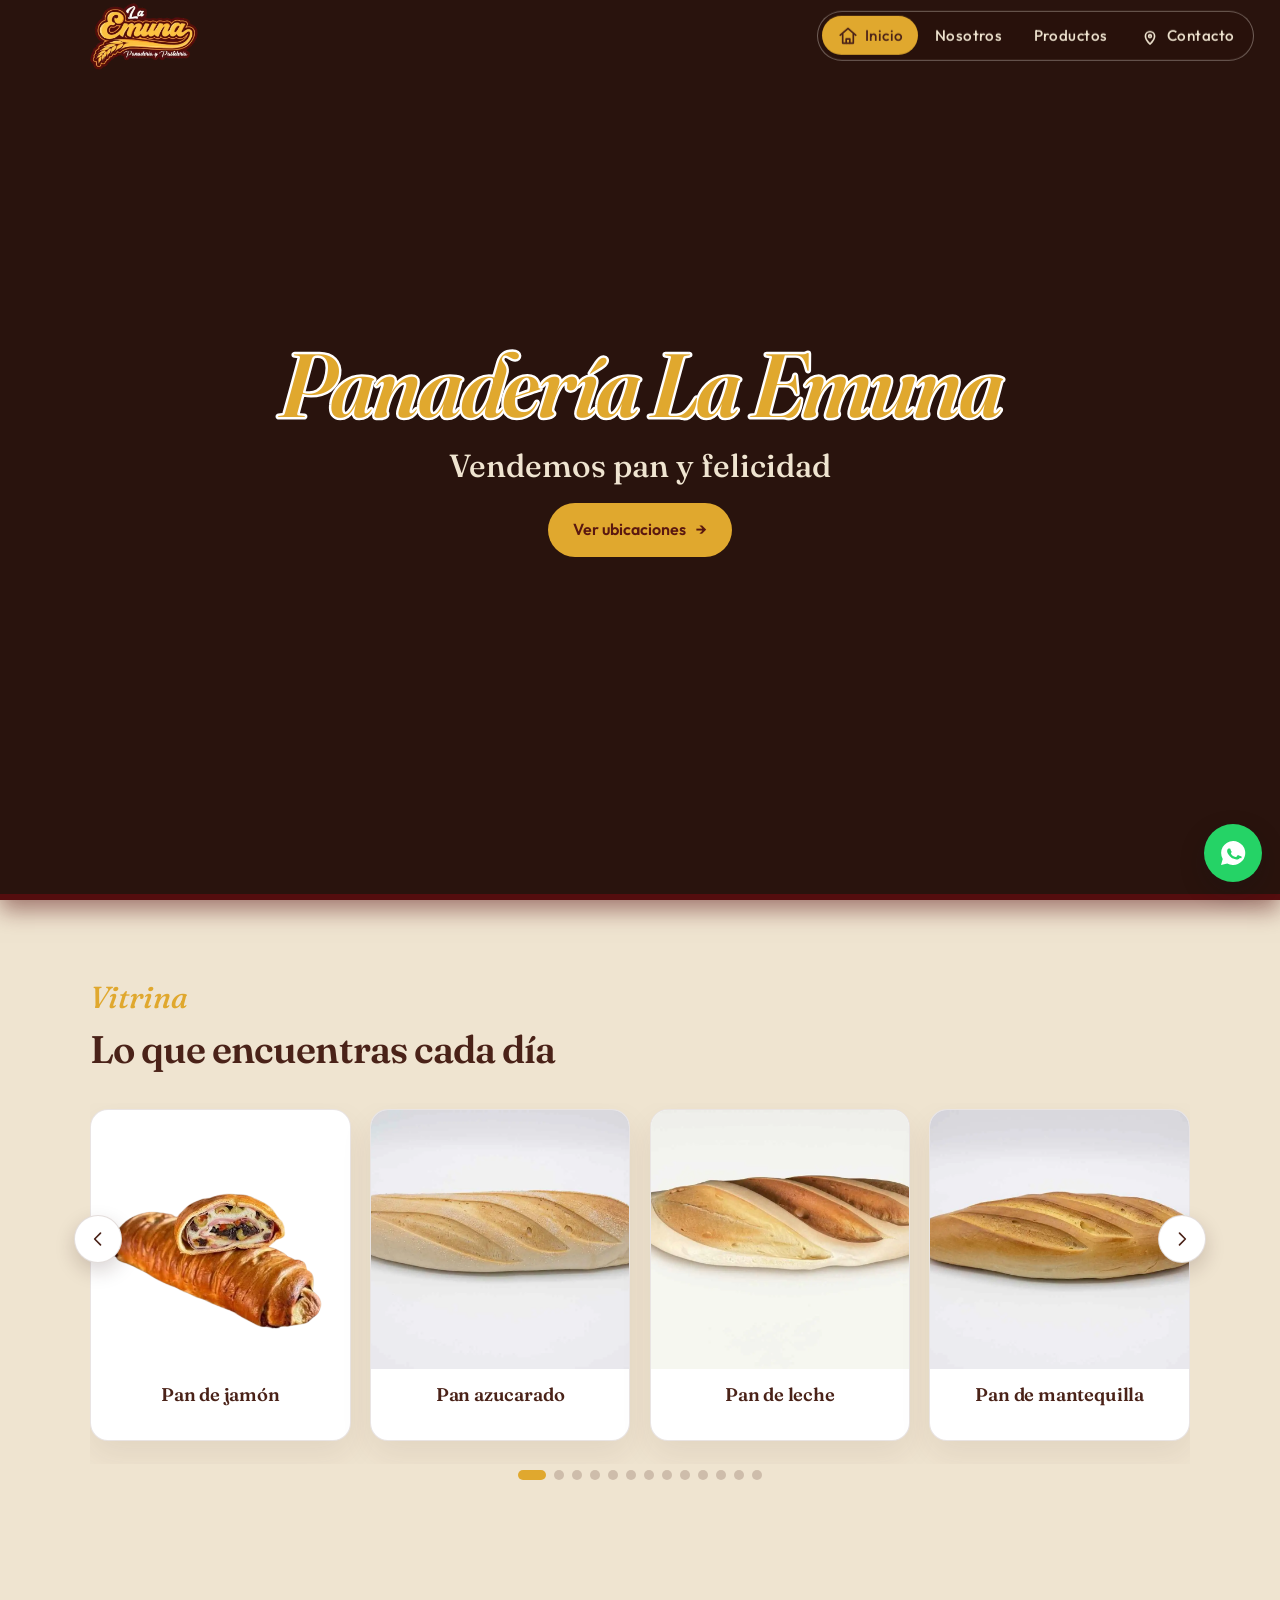
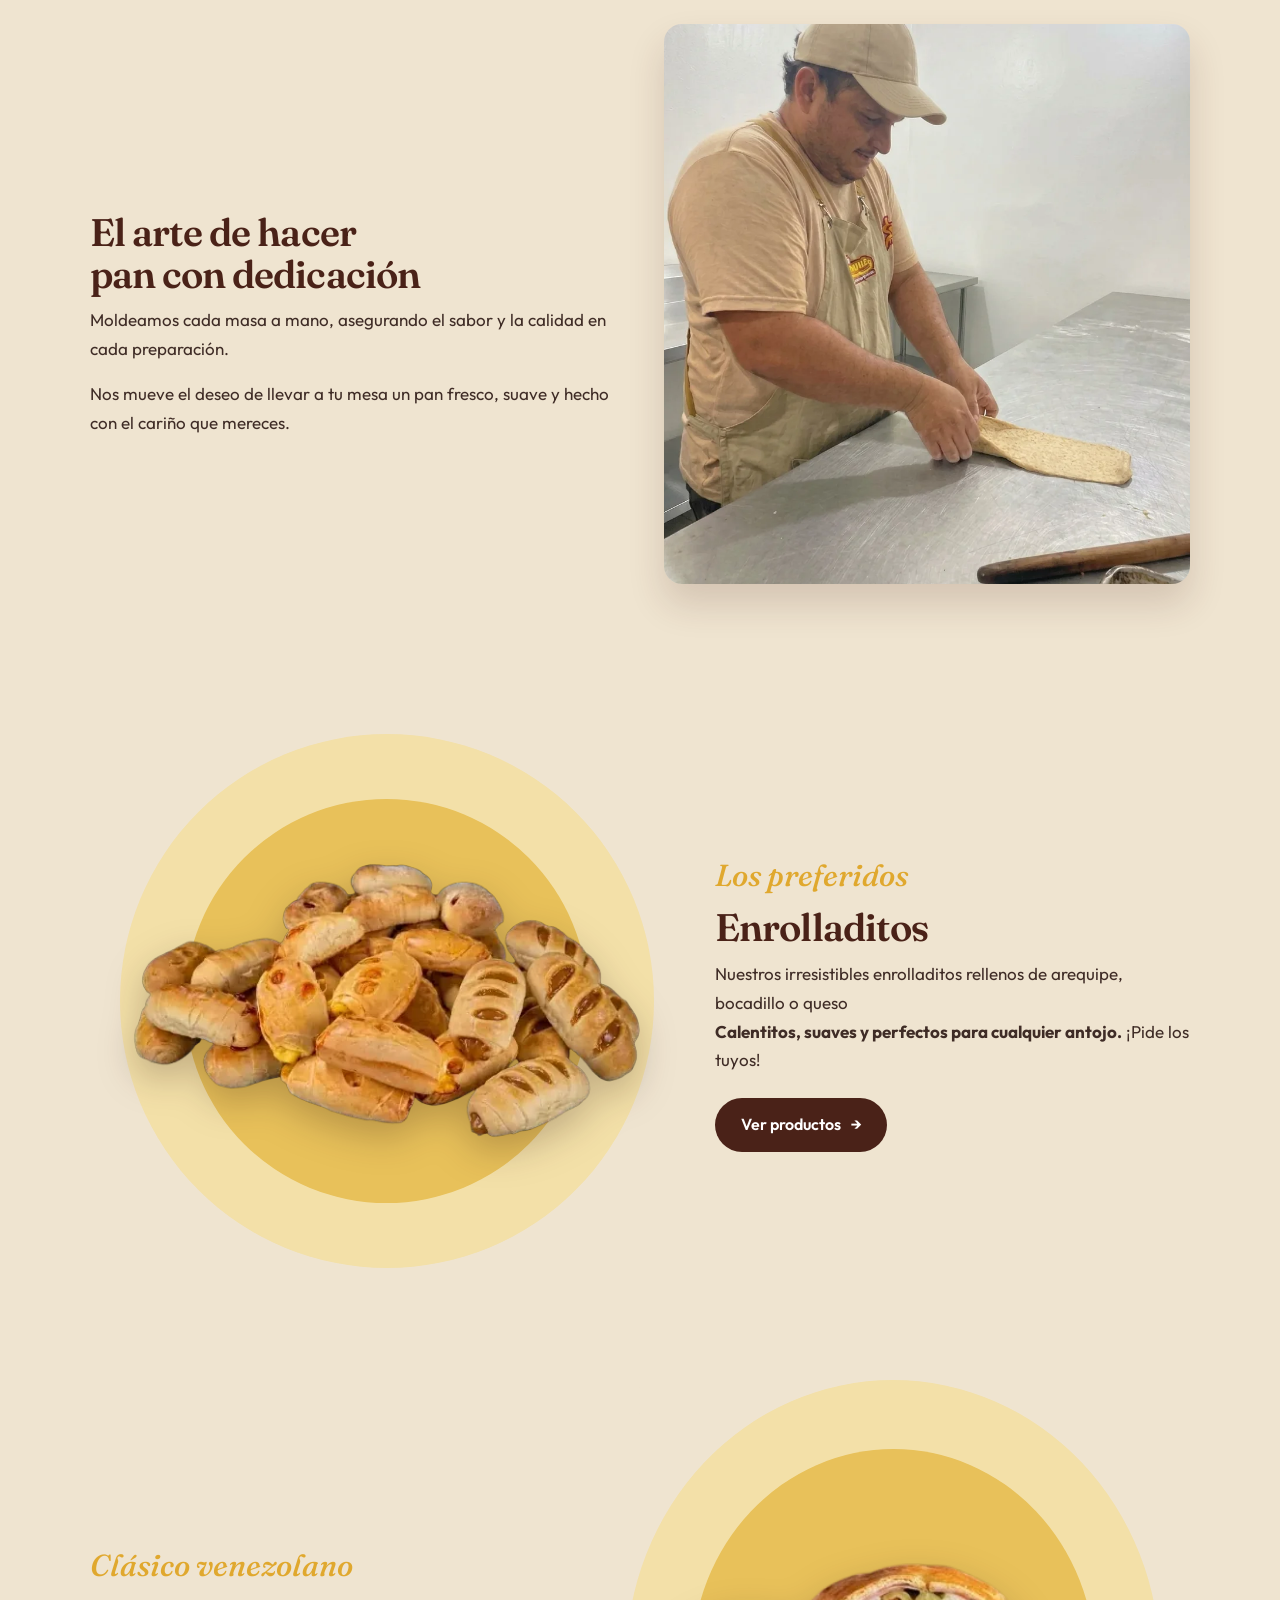
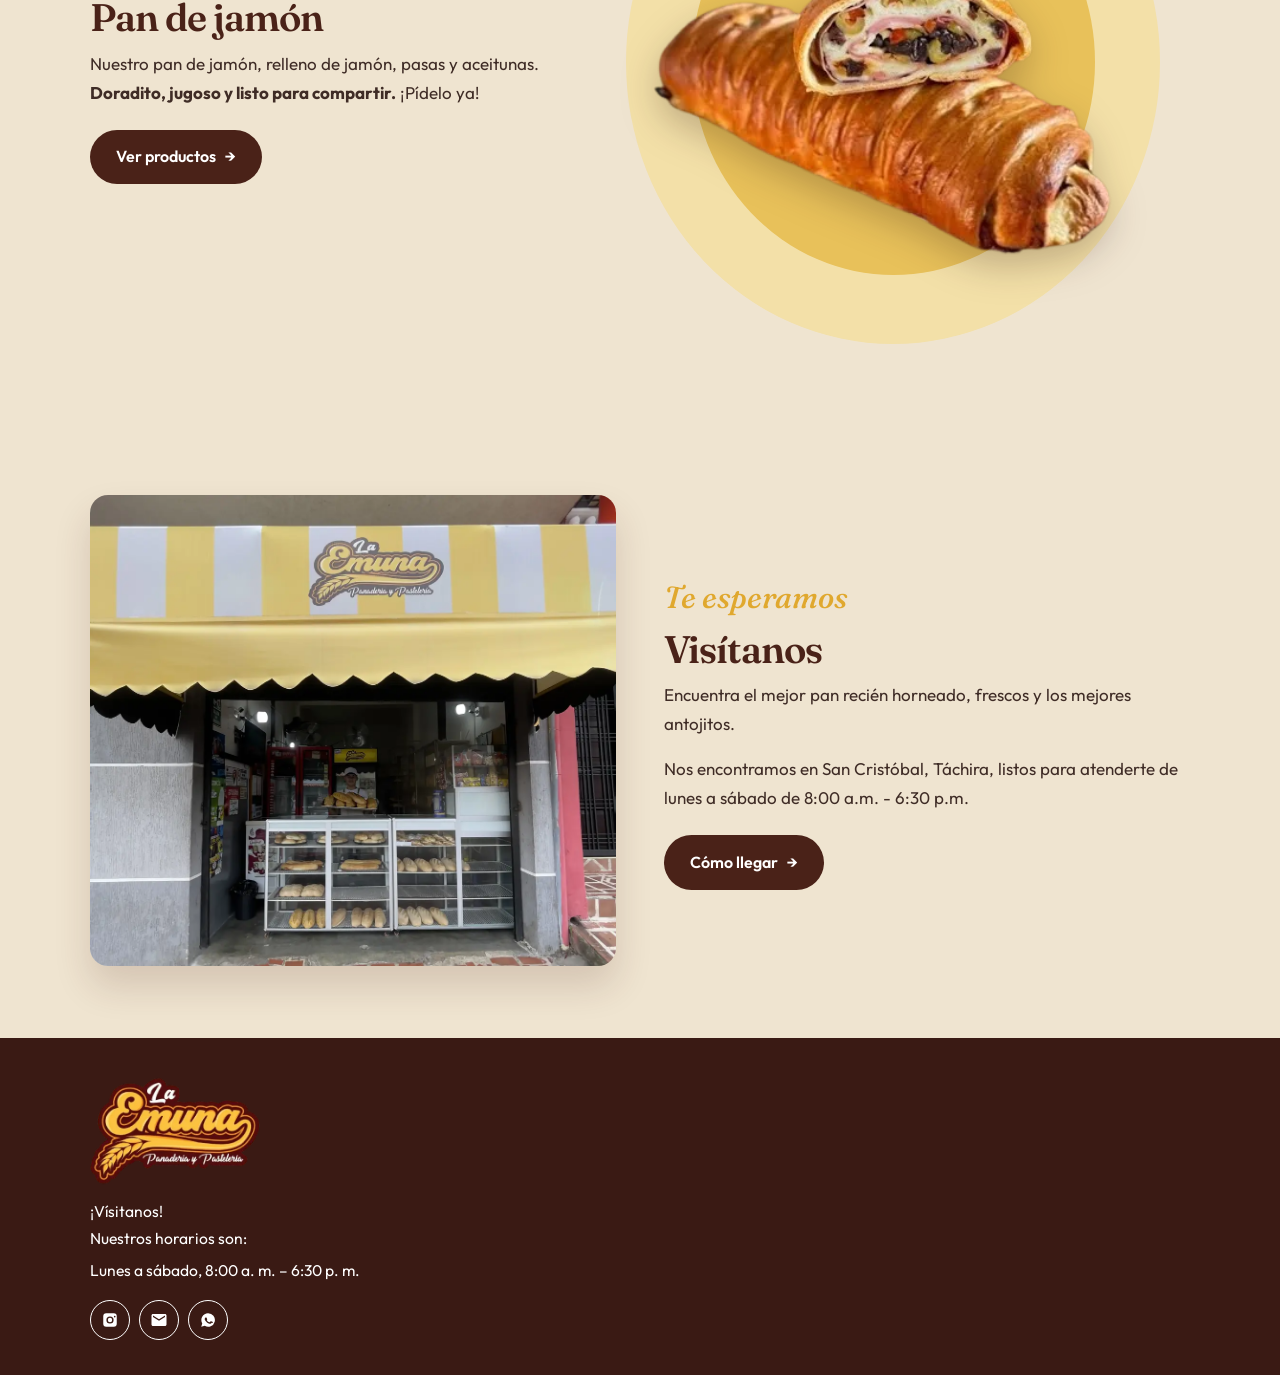
==== commit 6673d863: "Se arreglo el slider" ====
--- a/index.html
+++ b/index.html
@@ -130,10 +130,6 @@
                         <img src="img/Turron_blanco.webp" alt="Turrón blanco" loading="lazy">
                         <h3>Turrón blanco</h3>
                     </li>
-                    <li class="carrusel-item">
-                        <img src="img/PandeJamon.webp" alt="Pan de jamón" loading="lazy">
-                        <h3>Pan de jamón</h3>
-                    </li>
                 </ul>
                 <!-- Los puntos los crea script.js según cuántas posiciones tenga el carrusel. -->
                 <div class="carrusel-puntos" aria-label="Elegir producto"></div>
